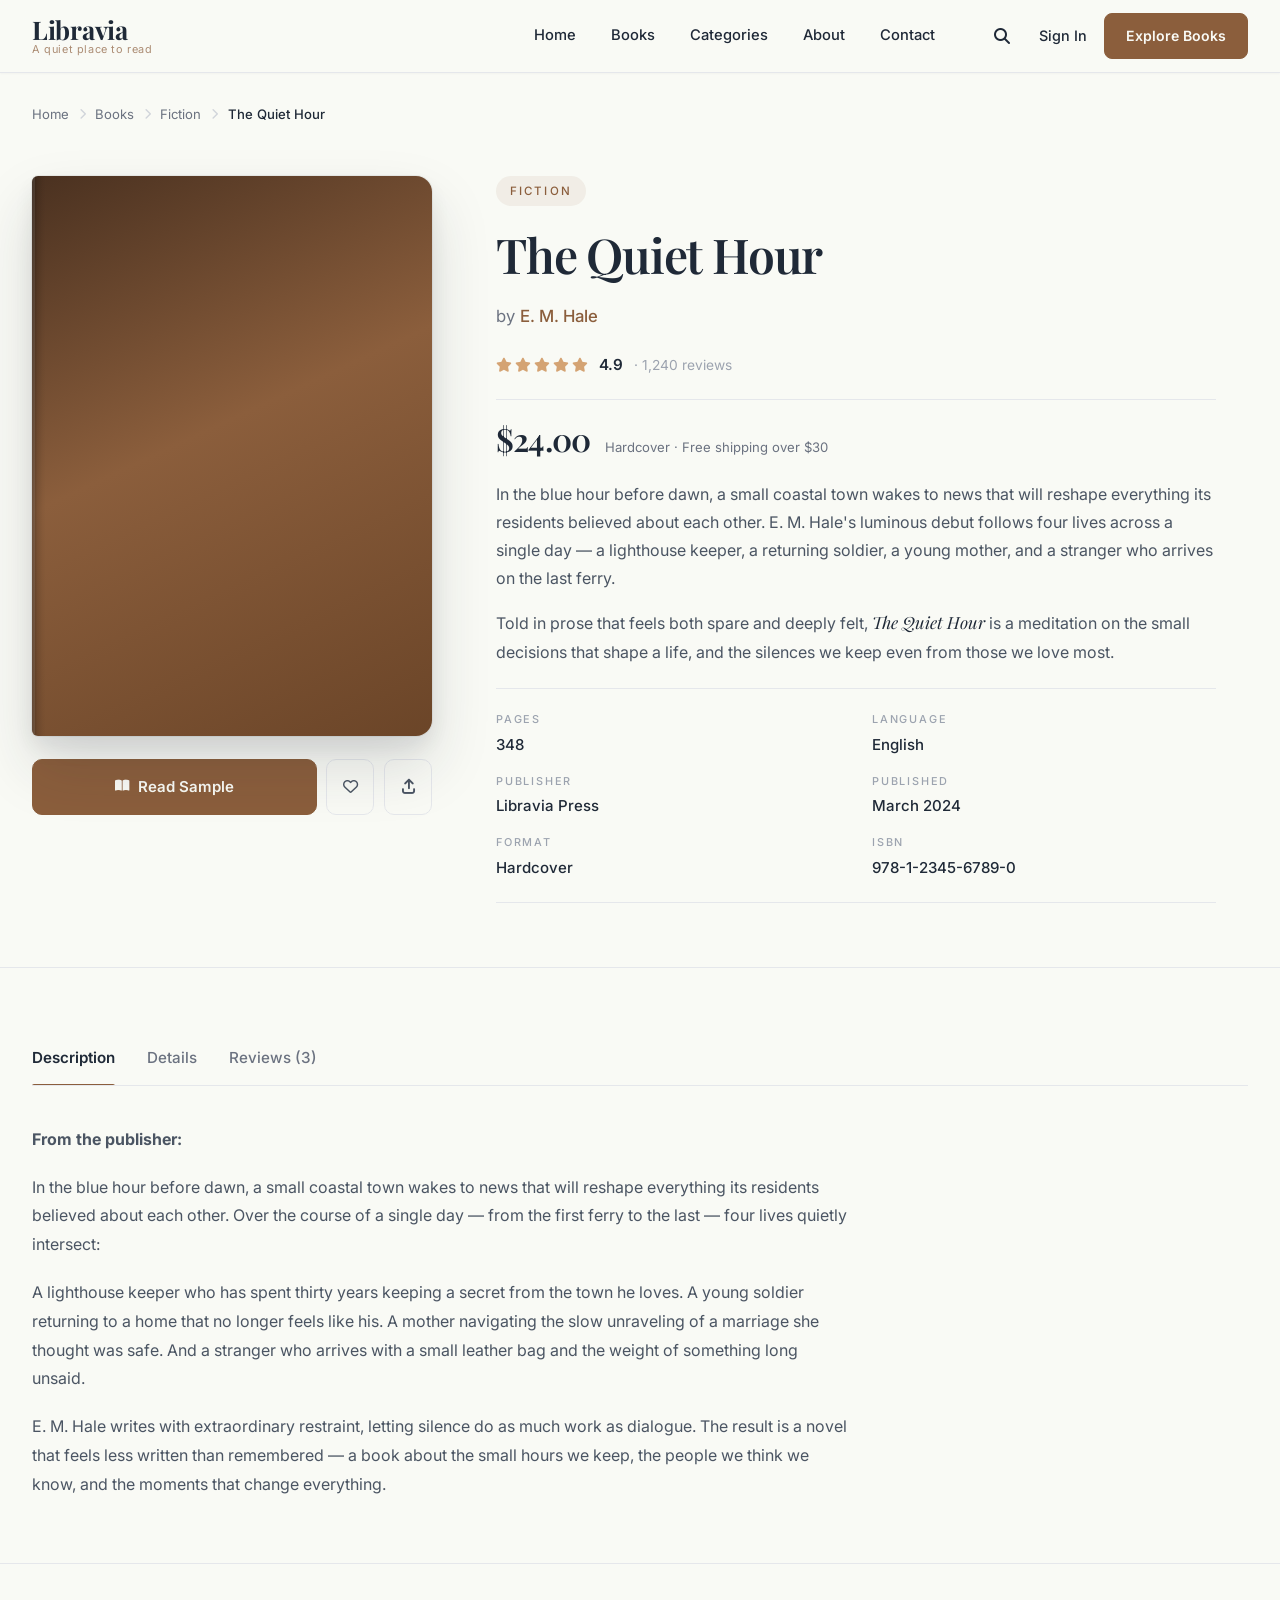
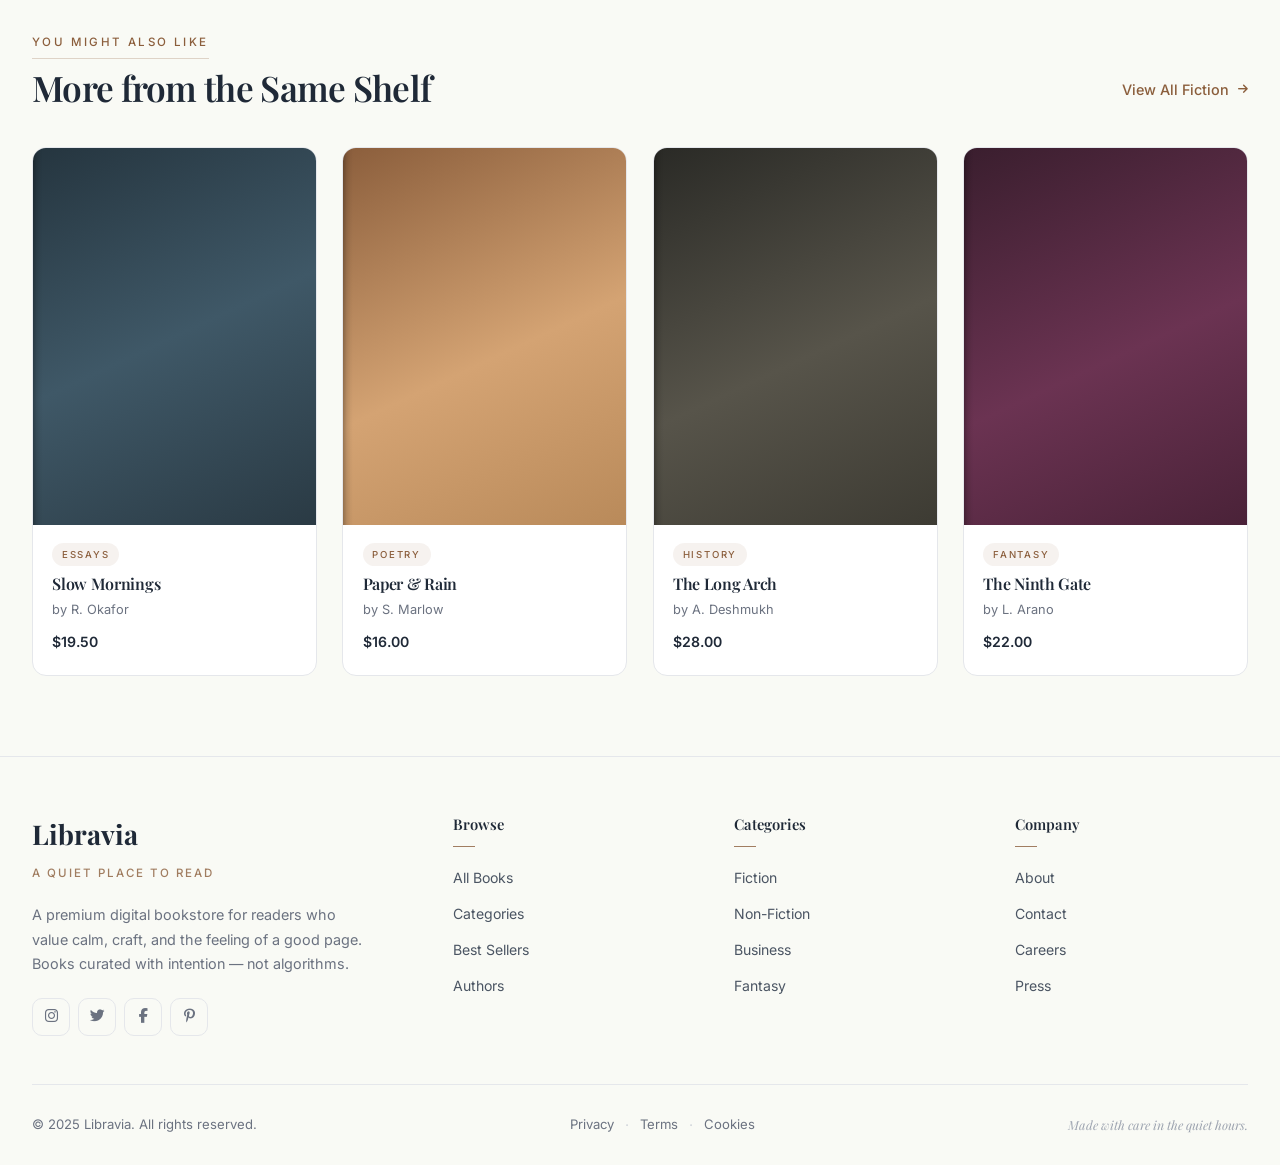
==== book-details.html @ a9b8c06c "book and etail page setup" ====
<!DOCTYPE html>
<html lang="en">
<head>
  <meta charset="UTF-8">
  <meta name="viewport" content="width=device-width, initial-scale=1.0">
  <title>The Quiet Hour — Libravia</title>
  <meta name="description" content="The Quiet Hour by E. M. Hale — a luminous debut novel about four lives across a single day in a small coastal town.">

  <link rel="preconnect" href="https://fonts.googleapis.com">
  <link rel="preconnect" href="https://fonts.gstatic.com" crossorigin>
  <link href="https://fonts.googleapis.com/css2?family=Inter:opsz,wght@14..32,400;14..32,500;14..32,600;14..32,700&family=Playfair+Display:ital,wght@0,400;0,500;0,600;0,700;1,500&display=swap" rel="stylesheet">
  <link rel="stylesheet" href="https://cdnjs.cloudflare.com/ajax/libs/font-awesome/6.5.1/css/all.min.css">
</head>
<body>

<style>
/* ============================================================
   LIBRAVIA — GLOBAL + BOOK DETAIL PAGE
   ============================================================ */

*,
*::before,
*::after {
  box-sizing: border-box;
  margin: 0;
  padding: 0;
}

html {
  scroll-behavior: smooth;
  -webkit-text-size-adjust: 100%;
}

body {
  font-family: 'Inter', sans-serif;
  font-size: 16px;
  line-height: 1.6;
  background: #F9FAF5;
  color: #1F2937;
  -webkit-font-smoothing: antialiased;
  -moz-osx-font-smoothing: grayscale;
  overflow-x: hidden;
}

a {
  color: inherit;
  text-decoration: none;
}

button {
  font: inherit;
  color: inherit;
  background: none;
  border: none;
  cursor: pointer;
  -webkit-tap-highlight-color: transparent;
}

img {
  max-width: 100%;
  display: block;
}

:focus-visible {
  outline: 2px solid #8B5E3C;
  outline-offset: 3px;
  border-radius: 4px;
}

/* ============================================================
   NAVBAR
   ============================================================ */

.bk_navbar {
  position: fixed;
  top: 0;
  left: 0;
  width: 100%;
  z-index: 1000;
  background: rgba(249, 250, 245, 0.9);
  backdrop-filter: blur(12px);
  -webkit-backdrop-filter: blur(12px);
  border-bottom: 1px solid #E5E7EB;
  box-shadow: 0 1px 2px rgba(31, 41, 55, 0.03);
}

.bk_navbar_inner {
  max-width: 1360px;
  margin: 0 auto;
  padding: 0 2rem;
  height: 72px;
  display: flex;
  align-items: center;
  justify-content: space-between;
  gap: 2rem;
}

.bk_brand {
  display: flex;
  flex-direction: column;
  gap: 2px;
  flex-shrink: 0;
  transition: opacity 0.25s ease;
}
.bk_brand:hover { opacity: 0.85; }

.bk_logo {
  font-family: 'Playfair Display', serif;
  font-weight: 700;
  font-size: 1.6rem;
  letter-spacing: -0.3px;
  color: #1F2937;
  line-height: 1;
}

.bk_tagline {
  font-family: 'Inter', sans-serif;
  font-weight: 400;
  font-size: 0.68rem;
  letter-spacing: 0.6px;
  color: #8B5E3C;
  opacity: 0.7;
  line-height: 1;
}

.bk_nav {
  display: flex;
  align-items: center;
  gap: 2.2rem;
  margin-left: auto;
  margin-right: 1rem;
}

.bk_nav_item {
  font-family: 'Inter', sans-serif;
  font-weight: 500;
  font-size: 0.92rem;
  color: #1F2937;
  position: relative;
  padding: 0.4rem 0;
  transition: color 0.3s ease;
}

.bk_nav_item::after {
  content: '';
  position: absolute;
  left: 0;
  bottom: 0;
  width: 100%;
  height: 1.5px;
  background: #8B5E3C;
  border-radius: 2px;
  transform: scaleX(0);
  transform-origin: left;
  transition: transform 0.35s cubic-bezier(0.22, 1, 0.36, 1);
}

.bk_nav_item:hover { color: #8B5E3C; }
.bk_nav_item:hover::after { transform: scaleX(1); }

.bk_actions {
  display: flex;
  align-items: center;
  gap: 0.9rem;
  flex-shrink: 0;
}

.bk_search_icon {
  display: inline-flex;
  align-items: center;
  justify-content: center;
  width: 38px;
  height: 38px;
  border-radius: 50%;
  color: #1F2937;
  font-size: 1rem;
  border: 1px solid transparent;
  transition: color 0.3s ease, background 0.3s ease, border-color 0.3s ease;
}

.bk_search_icon:hover {
  color: #8B5E3C;
  background: rgba(139, 94, 60, 0.06);
  border-color: rgba(139, 94, 60, 0.15);
}

.bk_signin {
  font-family: 'Inter', sans-serif;
  font-weight: 500;
  font-size: 0.9rem;
  color: #1F2937;
  padding: 0.5rem 0.2rem;
  transition: color 0.3s ease;
}
.bk_signin:hover { color: #8B5E3C; }

.bk_nav_cta {
  display: inline-flex;
  align-items: center;
  gap: 0.5rem;
  font-family: 'Inter', sans-serif;
  font-weight: 600;
  font-size: 0.88rem;
  color: #F9FAF5;
  background: #8B5E3C;
  border: 1px solid #8B5E3C;
  border-radius: 8px;
  padding: 0.65rem 1.3rem;
  transition: background 0.3s ease, border-color 0.3s ease, transform 0.25s ease, box-shadow 0.3s ease;
}

.bk_nav_cta:hover {
  background: #D4A373;
  border-color: #D4A373;
  color: #1F2937;
  transform: scale(1.02);
  box-shadow: 0 4px 14px rgba(212, 163, 115, 0.25);
}

/* ============================================================
   BREADCRUMB
   ============================================================ */

.bk_breadcrumb {
  max-width: 1360px;
  margin: 0 auto;
  padding: 6.5rem 2rem 1.2rem;
  display: flex;
  align-items: center;
  gap: 0.6rem;
  font-family: 'Inter', sans-serif;
  font-size: 0.82rem;
  color: #6B7280;
  flex-wrap: wrap;
}

.bk_breadcrumb_link {
  color: #6B7280;
  transition: color 0.3s ease;
}

.bk_breadcrumb_link:hover {
  color: #8B5E3C;
}

.bk_breadcrumb_sep {
  color: #D1D5DB;
  font-size: 0.7rem;
}

.bk_breadcrumb_current {
  color: #1F2937;
  font-weight: 500;
}

/* ============================================================
   BOOK DETAIL — MAIN LAYOUT
   ============================================================ */

.bk_book_detail {
  width: 100%;
  padding: 2rem 2rem 4rem;
}

.bk_book_detail_container {
  max-width: 1360px;
  margin: 0 auto;
  display: grid;
  grid-template-columns: 400px 1fr;
  gap: clamp(2.5rem, 5vw, 5rem);
  align-items: start;
}

/* ============================================================
   LEFT — BOOK COVER
   ============================================================ */

.bk_book_detail_cover_wrap {
  position: sticky;
  top: 100px;
  display: flex;
  flex-direction: column;
  gap: 1.4rem;
}

.bk_book_detail_cover {
  position: relative;
  width: 100%;
  aspect-ratio: 3 / 4.2;
  border-radius: 6px 16px 16px 6px;
  overflow: hidden;
  background: #EFEAE0;
  box-shadow:
    0 30px 60px rgba(31, 41, 55, 0.15),
    0 10px 24px rgba(31, 41, 55, 0.08),
    0 0 0 1px rgba(31, 41, 55, 0.06);
}

.bk_book_detail_cover_bg {
  position: absolute;
  inset: 0;
  background: linear-gradient(155deg, #4a3120 0%, #8B5E3C 45%, #6b4528 100%);
}

.bk_book_detail_cover_img {
  position: absolute;
  inset: 0;
  width: 100%;
  height: 100%;
  object-fit: cover;
  object-position: center;
  display: block;
  z-index: 1;
}

/* Spine overlay */
.bk_book_detail_cover_spine {
  position: absolute;
  top: 0;
  left: 0;
  bottom: 0;
  width: 14px;
  background: linear-gradient(to right,
              rgba(0, 0, 0, 0.35) 0%,
              rgba(0, 0, 0, 0.12) 40%,
              rgba(0, 0, 0, 0.03) 75%,
              rgba(0, 0, 0, 0) 100%);
  z-index: 3;
  pointer-events: none;
}

.bk_book_detail_cover_spine::after {
  content: '';
  position: absolute;
  top: 0;
  bottom: 0;
  left: 0;
  width: 3px;
  background: rgba(255, 255, 255, 0.1);
}

/* ============================================================
   ACTION ROW UNDER COVER
   ============================================================ */

.bk_book_detail_actions {
  display: grid;
  grid-template-columns: 1fr auto auto;
  gap: 0.6rem;
  align-items: stretch;
}

.bk_book_btn_primary {
  display: inline-flex;
  align-items: center;
  justify-content: center;
  gap: 0.6rem;
  font-family: 'Inter', sans-serif;
  font-weight: 600;
  font-size: 0.94rem;
  color: #F9FAF5;
  background: #8B5E3C;
  border: 1px solid #8B5E3C;
  border-radius: 10px;
  padding: 0.95rem 1.4rem;
  cursor: pointer;
  transition: background 0.3s ease, border-color 0.3s ease, transform 0.25s ease, box-shadow 0.3s ease;
}

.bk_book_btn_primary i {
  font-size: 0.85em;
}

.bk_book_btn_primary:hover {
  background: #D4A373;
  border-color: #D4A373;
  color: #1F2937;
  transform: translateY(-2px);
  box-shadow: 0 12px 28px rgba(212, 163, 115, 0.3);
}

.bk_book_btn_icon {
  display: inline-flex;
  align-items: center;
  justify-content: center;
  width: 48px;
  border-radius: 10px;
  background: transparent;
  border: 1.5px solid #E5E7EB;
  color: #4b5563;
  font-size: 0.95rem;
  cursor: pointer;
  transition: color 0.3s ease, background 0.3s ease, border-color 0.3s ease, transform 0.25s ease;
}

.bk_book_btn_icon:hover {
  color: #8B5E3C;
  background: rgba(139, 94, 60, 0.06);
  border-color: #8B5E3C;
  transform: translateY(-2px);
}

.bk_book_btn_icon.bk_wishlist_active {
  color: #8B5E3C;
  background: rgba(139, 94, 60, 0.1);
  border-color: #8B5E3C;
}

/* ============================================================
   RIGHT — BOOK INFO
   ============================================================ */

.bk_book_detail_info {
  display: flex;
  flex-direction: column;
  gap: 1.4rem;
  max-width: 720px;
}

.bk_book_detail_category {
  display: inline-flex;
  align-items: center;
  align-self: flex-start;
  font-family: 'Inter', sans-serif;
  font-weight: 500;
  font-size: 0.72rem;
  letter-spacing: 2.2px;
  text-transform: uppercase;
  color: #8B5E3C;
  background: rgba(139, 94, 60, 0.08);
  padding: 0.35rem 0.85rem;
  border-radius: 40px;
}

.bk_book_detail_title {
  font-family: 'Playfair Display', serif;
  font-weight: 600;
  font-size: clamp(2rem, 4vw, 3rem);
  line-height: 1.1;
  letter-spacing: -1.2px;
  color: #1F2937;
  margin: 0;
}

.bk_book_detail_author {
  font-family: 'Inter', sans-serif;
  font-weight: 400;
  font-size: 1.05rem;
  color: #6B7280;
  margin: 0;
}

.bk_book_detail_author a {
  color: #8B5E3C;
  font-weight: 500;
  border-bottom: 1px solid transparent;
  transition: border-color 0.3s ease;
}

.bk_book_detail_author a:hover {
  border-bottom-color: #8B5E3C;
}

/* ---------- Rating row ---------- */

.bk_book_detail_rating_row {
  display: flex;
  align-items: center;
  gap: 0.7rem;
  flex-wrap: wrap;
  padding-bottom: 1.4rem;
  border-bottom: 1px solid #E5E7EB;
}

.bk_book_detail_stars {
  display: inline-flex;
  gap: 3px;
  color: #D4A373;
  font-size: 0.88rem;
}

.bk_book_detail_rating_num {
  font-family: 'Inter', sans-serif;
  font-weight: 600;
  font-size: 0.95rem;
  color: #1F2937;
}

.bk_book_detail_rating_count {
  font-family: 'Inter', sans-serif;
  font-weight: 400;
  font-size: 0.86rem;
  color: #9CA3AF;
}

/* ---------- Price ---------- */

.bk_book_detail_price_row {
  display: flex;
  align-items: baseline;
  gap: 0.9rem;
  flex-wrap: wrap;
}

.bk_book_detail_price {
  font-family: 'Playfair Display', serif;
  font-weight: 600;
  font-size: 2rem;
  line-height: 1;
  letter-spacing: -0.8px;
  color: #1F2937;
}

.bk_book_detail_price_note {
  font-family: 'Inter', sans-serif;
  font-weight: 400;
  font-size: 0.82rem;
  color: #6B7280;
}

/* ---------- Description ---------- */

.bk_book_detail_desc {
  font-family: 'Inter', sans-serif;
  font-weight: 400;
  font-size: 1rem;
  line-height: 1.75;
  color: #4b5563;
}

.bk_book_detail_desc p {
  margin: 0 0 1rem;
}

.bk_book_detail_desc p:last-child {
  margin-bottom: 0;
}

.bk_book_detail_desc em {
  font-style: italic;
  color: #1F2937;
  font-family: 'Playfair Display', serif;
  font-size: 1.05em;
}

/* ---------- Meta grid ---------- */

.bk_book_detail_meta {
  display: grid;
  grid-template-columns: repeat(2, 1fr);
  gap: 1rem 2rem;
  padding: 1.4rem 0;
  border-top: 1px solid #E5E7EB;
  border-bottom: 1px solid #E5E7EB;
}

.bk_book_meta_item {
  display: flex;
  flex-direction: column;
  gap: 0.25rem;
}

.bk_book_meta_label {
  font-family: 'Inter', sans-serif;
  font-weight: 500;
  font-size: 0.68rem;
  letter-spacing: 1.8px;
  text-transform: uppercase;
  color: #9CA3AF;
}

.bk_book_meta_value {
  font-family: 'Inter', sans-serif;
  font-weight: 500;
  font-size: 0.94rem;
  color: #1F2937;
}

/* ============================================================
   TABS
   ============================================================ */

.bk_book_tabs {
  width: 100%;
  padding: 4rem 2rem;
  background: #F9FAF5;
  border-top: 1px solid #E5E7EB;
}

.bk_book_tabs_container {
  max-width: 1360px;
  margin: 0 auto;
}

.bk_book_tabs_nav {
  display: flex;
  align-items: center;
  gap: 2rem;
  margin-bottom: 2.4rem;
  border-bottom: 1px solid #E5E7EB;
  overflow-x: auto;
  scrollbar-width: none;
  -ms-overflow-style: none;
}

.bk_book_tabs_nav::-webkit-scrollbar {
  display: none;
}

.bk_book_tab_btn {
  position: relative;
  font-family: 'Inter', sans-serif;
  font-weight: 500;
  font-size: 0.95rem;
  color: #6B7280;
  padding: 0.9rem 0;
  white-space: nowrap;
  flex-shrink: 0;
  transition: color 0.3s ease;
}

.bk_book_tab_btn::after {
  content: '';
  position: absolute;
  left: 0;
  bottom: -1px;
  width: 100%;
  height: 2px;
  background: #8B5E3C;
  border-radius: 2px 2px 0 0;
  transform: scaleX(0);
  transform-origin: left;
  transition: transform 0.35s cubic-bezier(0.22, 1, 0.36, 1);
}

.bk_book_tab_btn:hover {
  color: #8B5E3C;
}

.bk_book_tab_btn.bk_tab_active {
  color: #1F2937;
  font-weight: 600;
}

.bk_book_tab_btn.bk_tab_active::after {
  transform: scaleX(1);
}

/* Panels */
.bk_book_tab_panel {
  display: none;
  max-width: 820px;
}

.bk_book_tab_panel.bk_tab_visible {
  display: block;
  animation: bk_fade_in 0.4s cubic-bezier(0.22, 1, 0.36, 1);
}

@keyframes bk_fade_in {
  from { opacity: 0; transform: translateY(6px); }
  to   { opacity: 1; transform: translateY(0); }
}

/* Description panel */
.bk_book_panel_text {
  font-family: 'Inter', sans-serif;
  font-weight: 400;
  font-size: 1rem;
  line-height: 1.8;
  color: #4b5563;
}

.bk_book_panel_text p {
  margin: 0 0 1.2rem;
}

.bk_book_panel_text p:last-child {
  margin-bottom: 0;
}

/* Details panel */
.bk_book_panel_details {
  display: grid;
  grid-template-columns: repeat(2, 1fr);
  gap: 1.2rem 2rem;
}

/* Reviews panel */
.bk_book_panel_reviews {
  display: flex;
  flex-direction: column;
  gap: 1.4rem;
}

.bk_review_card {
  background: #FFFFFF;
  border: 1px solid #E5E7EB;
  border-radius: 14px;
  padding: 1.6rem 1.5rem 1.4rem;
  transition: transform 0.3s ease, border-color 0.3s ease, box-shadow 0.3s ease;
}

.bk_review_card:hover {
  transform: translateY(-3px);
  border-color: #D4A373;
  box-shadow: 0 12px 26px rgba(31, 41, 55, 0.06);
}

.bk_review_head {
  display: flex;
  align-items: center;
  gap: 0.8rem;
  margin-bottom: 0.9rem;
}

.bk_review_avatar {
  width: 40px;
  height: 40px;
  border-radius: 50%;
  overflow: hidden;
  flex-shrink: 0;
  background: linear-gradient(155deg, #8B5E3C 0%, #D4A373 100%);
}

.bk_review_avatar img {
  width: 100%;
  height: 100%;
  object-fit: cover;
}

.bk_review_meta {
  display: flex;
  flex-direction: column;
  gap: 0.1rem;
}

.bk_review_name {
  font-family: 'Inter', sans-serif;
  font-weight: 600;
  font-size: 0.92rem;
  color: #1F2937;
}

.bk_review_role {
  font-family: 'Inter', sans-serif;
  font-weight: 400;
  font-size: 0.76rem;
  color: #9CA3AF;
}

.bk_review_date {
  font-family: 'Inter', sans-serif;
  font-weight: 400;
  font-size: 0.76rem;
  color: #9CA3AF;
  margin-left: auto;
}

.bk_review_stars {
  display: inline-flex;
  gap: 2px;
  color: #D4A373;
  font-size: 0.72rem;
  margin-bottom: 0.6rem;
}

.bk_review_text {
  font-family: 'Inter', sans-serif;
  font-weight: 400;
  font-size: 0.94rem;
  line-height: 1.7;
  color: #4b5563;
  margin: 0;
}

/* ============================================================
   RELATED BOOKS
   ============================================================ */

.bk_related {
  width: 100%;
  padding: 4rem 2rem 5rem;
  background: #F9FAF5;
  border-top: 1px solid #E5E7EB;
}

.bk_related_container {
  max-width: 1360px;
  margin: 0 auto;
}

.bk_related_header {
  display: flex;
  align-items: flex-end;
  justify-content: space-between;
  gap: 2rem;
  margin-bottom: 2.4rem;
  flex-wrap: wrap;
}

.bk_related_label {
  display: inline-flex;
  align-items: center;
  font-family: 'Inter', sans-serif;
  font-weight: 500;
  font-size: 0.72rem;
  letter-spacing: 2.4px;
  text-transform: uppercase;
  color: #8B5E3C;
  padding-bottom: 0.4rem;
  border-bottom: 1px solid rgba(139, 94, 60, 0.25);
  margin-bottom: 0.6rem;
}

.bk_related_title {
  font-family: 'Playfair Display', serif;
  font-weight: 600;
  font-size: clamp(1.6rem, 2.8vw, 2.2rem);
  line-height: 1.15;
  letter-spacing: -0.7px;
  color: #1F2937;
  margin: 0;
}

.bk_related_viewall {
  display: inline-flex;
  align-items: center;
  gap: 0.55rem;
  font-family: 'Inter', sans-serif;
  font-weight: 500;
  font-size: 0.9rem;
  color: #8B5E3C;
  padding: 0.5rem 0;
  transition: color 0.3s ease, gap 0.3s ease;
}

.bk_related_viewall i {
  font-size: 0.78em;
  transition: transform 0.3s ease;
}

.bk_related_viewall:hover {
  color: #D4A373;
  gap: 0.8rem;
}

.bk_related_viewall:hover i {
  transform: translateX(3px);
}

.bk_related_grid {
  display: grid;
  grid-template-columns: repeat(4, 1fr);
  gap: 1.6rem;
}

.bk_related_card {
  display: flex;
  flex-direction: column;
  background: #FFFFFF;
  border: 1px solid #E5E7EB;
  border-radius: 14px;
  overflow: hidden;
  transition: transform 0.4s cubic-bezier(0.22, 1, 0.36, 1),
              border-color 0.35s ease,
              box-shadow 0.4s ease;
}

.bk_related_card:hover {
  transform: translateY(-4px);
  border-color: rgba(139, 94, 60, 0.25);
  box-shadow:
    0 14px 30px rgba(31, 41, 55, 0.08),
    0 4px 10px rgba(31, 41, 55, 0.04);
}

.bk_related_cover {
  position: relative;
  width: 100%;
  aspect-ratio: 3 / 4;
  overflow: hidden;
  background: #EFEAE0;
}

.bk_related_cover_bg {
  position: absolute;
  inset: 0;
}

.bk_related_cover_1 { background: linear-gradient(155deg, #25353f 0%, #3f5867 50%, #2a3a44 100%); }
.bk_related_cover_2 { background: linear-gradient(155deg, #8B5E3C 0%, #D4A373 55%, #b98a5a 100%); }
.bk_related_cover_3 { background: linear-gradient(155deg, #2a2a26 0%, #57544a 55%, #3d3b33 100%); }
.bk_related_cover_4 { background: linear-gradient(155deg, #3a1e2e 0%, #6b3352 55%, #4a2238 100%); }

.bk_related_cover_img {
  position: absolute;
  inset: 0;
  width: 100%;
  height: 100%;
  object-fit: cover;
  display: block;
  z-index: 1;
  transition: transform 0.6s cubic-bezier(0.22, 1, 0.36, 1);
}

.bk_related_card:hover .bk_related_cover_img {
  transform: scale(1.04);
}

.bk_related_cover_spine {
  position: absolute;
  top: 0;
  left: 0;
  bottom: 0;
  width: 10px;
  background: linear-gradient(to right,
              rgba(0, 0, 0, 0.28) 0%,
              rgba(0, 0, 0, 0.1) 40%,
              rgba(0, 0, 0, 0.03) 75%,
              rgba(0, 0, 0, 0) 100%);
  z-index: 3;
  pointer-events: none;
}

.bk_related_info {
  display: flex;
  flex-direction: column;
  gap: 0.35rem;
  padding: 1.1rem 1.2rem 1.3rem;
}

.bk_related_tag {
  display: inline-flex;
  align-self: flex-start;
  font-family: 'Inter', sans-serif;
  font-weight: 500;
  font-size: 0.6rem;
  letter-spacing: 1.8px;
  text-transform: uppercase;
  color: #8B5E3C;
  background: rgba(139, 94, 60, 0.08);
  padding: 0.25rem 0.6rem;
  border-radius: 40px;
}

.bk_related_name {
  font-family: 'Playfair Display', serif;
  font-weight: 600;
  font-size: 1rem;
  line-height: 1.25;
  letter-spacing: -0.3px;
  color: #1F2937;
  margin: 0.15rem 0 0;
  transition: color 0.3s ease;
}

.bk_related_card:hover .bk_related_name {
  color: #8B5E3C;
}

.bk_related_author {
  font-family: 'Inter', sans-serif;
  font-weight: 400;
  font-size: 0.8rem;
  color: #6B7280;
}

.bk_related_price {
  font-family: 'Inter', sans-serif;
  font-weight: 600;
  font-size: 0.88rem;
  color: #1F2937;
  margin-top: 0.35rem;
}

/* ============================================================
   FOOTER
   ============================================================ */

.bk_footer {
  position: relative;
  width: 100%;
  background: #F9FAF5;
  border-top: 1px solid #E5E7EB;
  padding: 3.5rem 2rem 1.8rem;
}

.bk_footer_container {
  max-width: 1360px;
  margin: 0 auto;
}

.bk_footer_grid {
  display: grid;
  grid-template-columns: 1.6fr 1fr 1fr 1fr;
  gap: 3rem;
  padding-bottom: 3rem;
  border-bottom: 1px solid #E5E7EB;
}

.bk_footer_brand {
  display: flex;
  flex-direction: column;
  gap: 0.9rem;
  max-width: 380px;
}

.bk_footer_logo {
  font-family: 'Playfair Display', serif;
  font-weight: 700;
  font-size: 1.7rem;
  color: #1F2937;
  transition: opacity 0.3s ease;
}
.bk_footer_logo:hover { opacity: 0.75; }

.bk_footer_tagline {
  font-family: 'Inter', sans-serif;
  font-weight: 500;
  font-size: 0.72rem;
  letter-spacing: 2px;
  text-transform: uppercase;
  color: #8B5E3C;
  opacity: 0.8;
  margin: -0.4rem 0 0.4rem;
}

.bk_footer_about {
  font-family: 'Inter', sans-serif;
  font-weight: 400;
  font-size: 0.9rem;
  line-height: 1.7;
  color: #6B7280;
  max-width: 340px;
}

.bk_footer_social {
  display: flex;
  gap: 0.5rem;
  margin-top: 0.4rem;
}

.bk_footer_social_link {
  display: inline-flex;
  align-items: center;
  justify-content: center;
  width: 38px;
  height: 38px;
  border-radius: 10px;
  border: 1px solid #E5E7EB;
  color: #6B7280;
  font-size: 0.92rem;
  transition: color 0.3s ease, background 0.3s ease, border-color 0.3s ease, transform 0.3s ease;
}

.bk_footer_social_link:hover {
  color: #F9FAF5;
  background: #8B5E3C;
  border-color: #8B5E3C;
  transform: translateY(-2px);
}

.bk_footer_col {
  display: flex;
  flex-direction: column;
  gap: 1.1rem;
}

.bk_footer_col_title {
  font-family: 'Playfair Display', serif;
  font-weight: 600;
  font-size: 0.92rem;
  color: #1F2937;
  padding-bottom: 0.7rem;
  position: relative;
}

.bk_footer_col_title::after {
  content: '';
  position: absolute;
  left: 0;
  bottom: 0;
  width: 22px;
  height: 1.5px;
  background: #8B5E3C;
  opacity: 0.8;
}

.bk_footer_list {
  list-style: none;
  padding: 0;
  margin: 0;
  display: flex;
  flex-direction: column;
  gap: 0.65rem;
}

.bk_footer_link {
  font-family: 'Inter', sans-serif;
  font-weight: 400;
  font-size: 0.88rem;
  color: #4b5563;
  transition: color 0.3s ease, transform 0.3s ease;
  display: inline-block;
}

.bk_footer_link:hover {
  color: #8B5E3C;
  transform: translateX(3px);
}

.bk_footer_bottom {
  display: flex;
  align-items: center;
  justify-content: space-between;
  gap: 1.5rem;
  flex-wrap: wrap;
  padding-top: 1.8rem;
}

.bk_footer_copyright,
.bk_footer_credit {
  font-family: 'Inter', sans-serif;
  font-weight: 400;
  font-size: 0.82rem;
  color: #6B7280;
}

.bk_footer_credit {
  font-style: italic;
  font-family: 'Playfair Display', serif;
  color: #9CA3AF;
  font-size: 0.78rem;
}

.bk_footer_legal {
  display: inline-flex;
  align-items: center;
  gap: 0.7rem;
}

.bk_footer_legal_link {
  font-family: 'Inter', sans-serif;
  font-size: 0.82rem;
  color: #6B7280;
  transition: color 0.3s ease;
}

.bk_footer_legal_link:hover { color: #8B5E3C; }

.bk_footer_legal_divider {
  color: #D1D5DB;
  font-size: 0.9rem;
}

/* ============================================================
   RESPONSIVE
   ============================================================ */

@media screen and (max-width: 1080px) {
  .bk_book_detail_container {
    grid-template-columns: 320px 1fr;
    gap: 3rem;
  }

  .bk_related_grid {
    grid-template-columns: repeat(3, 1fr);
  }
}

@media screen and (max-width: 900px) {
  .bk_footer_grid {
    grid-template-columns: 1fr 1fr;
    gap: 2.4rem 2rem;
  }

  .bk_footer_brand {
    grid-column: 1 / -1;
    max-width: 100%;
  }
}

@media screen and (max-width: 780px) {
  .bk_breadcrumb {
    padding: 6rem 1.5rem 1rem;
  }

  .bk_book_detail {
    padding: 1.5rem 1.5rem 3rem;
  }

  .bk_book_detail_container {
    grid-template-columns: 1fr;
    gap: 2.5rem;
  }

  .bk_book_detail_cover_wrap {
    position: static;
    max-width: 380px;
    margin: 0 auto;
    width: 100%;
  }

  .bk_book_detail_info {
    max-width: 100%;
  }

  .bk_book_detail_meta {
    grid-template-columns: 1fr 1fr;
  }

  .bk_book_tabs {
    padding: 3rem 1.5rem;
  }

  .bk_book_panel_details {
    grid-template-columns: 1fr;
  }

  .bk_related {
    padding: 3rem 1.5rem 4rem;
  }

  .bk_related_grid {
    grid-template-columns: repeat(2, 1fr);
    gap: 1.2rem;
  }
}

@media screen and (max-width: 560px) {
  .bk_navbar_inner {
    padding: 0 1.4rem;
    height: 64px;
    gap: 1rem;
  }

  .bk_logo { font-size: 1.4rem; }
  .bk_tagline { font-size: 0.62rem; }
  .bk_nav { display: none; }
  .bk_signin { display: none; }
  .bk_nav_cta { display: none; }

  .bk_breadcrumb {
    padding: 5.5rem 1.2rem 0.9rem;
    font-size: 0.78rem;
  }

  .bk_book_detail {
    padding: 1.2rem 1.2rem 2.4rem;
  }

  .bk_book_detail_cover_wrap {
    max-width: 100%;
  }

  .bk_book_detail_actions {
    grid-template-columns: 1fr auto auto;
    gap: 0.5rem;
  }

  .bk_book_btn_primary {
    padding: 0.85rem 1rem;
    font-size: 0.9rem;
  }

  .bk_book_btn_icon {
    width: 44px;
  }

  .bk_book_detail_title {
    letter-spacing: -0.8px;
  }

  .bk_book_detail_price {
    font-size: 1.7rem;
  }

  .bk_book_detail_meta {
    grid-template-columns: 1fr 1fr;
    gap: 0.9rem 1.2rem;
    padding: 1.1rem 0;
  }

  .bk_book_tabs {
    padding: 2.4rem 1.2rem;
  }

  .bk_book_tabs_nav {
    gap: 1.4rem;
    margin-bottom: 1.8rem;
  }

  .bk_book_tab_btn {
    font-size: 0.88rem;
  }

  .bk_review_card {
    padding: 1.3rem 1.2rem 1.1rem;
  }

  .bk_related {
    padding: 2.5rem 1.2rem 3rem;
  }

  .bk_related_grid {
    grid-template-columns: 1fr;
    gap: 1.1rem;
  }

  .bk_related_card:hover {
    transform: none;
  }

  .bk_related_card:hover .bk_related_cover_img {
    transform: none;
  }

  .bk_footer {
    padding: 2.6rem 1.2rem 1.4rem;
  }

  .bk_footer_grid {
    grid-template-columns: 1fr;
    gap: 2rem;
    padding-bottom: 2rem;
  }

  .bk_footer_bottom {
    flex-direction: column;
    align-items: center;
    text-align: center;
    gap: 0.6rem;
  }
}

@media (prefers-reduced-motion: reduce) {
  .bk_book_tab_panel.bk_tab_visible {
    animation: none;
  }

  .bk_book_btn_primary:hover,
  .bk_book_btn_icon:hover,
  .bk_review_card:hover,
  .bk_related_card:hover {
    transform: none;
  }

  .bk_related_card:hover .bk_related_cover_img {
    transform: none;
  }
}
</style>

<!-- ============================================================
     NAVBAR
     ============================================================ -->
<header class="bk_navbar">
  <div class="bk_navbar_inner">
    <a href="index.html" class="bk_brand">
      <span class="bk_logo">Libravia</span>
      <span class="bk_tagline">A quiet place to read</span>
    </a>

    <nav class="bk_nav">
      <a href="index.html" class="bk_nav_item">Home</a>
      <a href="books.html" class="bk_nav_item">Books</a>
      <a href="categories.html" class="bk_nav_item">Categories</a>
      <a href="about.html" class="bk_nav_item">About</a>
      <a href="contact.html" class="bk_nav_item">Contact</a>
    </nav>

    <div class="bk_actions">
      <button class="bk_search_icon" aria-label="Search books">
        <i class="fa-solid fa-magnifying-glass"></i>
      </button>
      <a href="login.html" class="bk_signin">Sign In</a>
      <a href="books.html" class="bk_nav_cta">Explore Books</a>
    </div>
  </div>
</header>

<!-- ============================================================
     BREADCRUMB
     ============================================================ -->
<div class="bk_breadcrumb">
  <a href="index.html" class="bk_breadcrumb_link">Home</a>
  <span class="bk_breadcrumb_sep"><i class="fa-solid fa-chevron-right"></i></span>
  <a href="books.html" class="bk_breadcrumb_link">Books</a>
  <span class="bk_breadcrumb_sep"><i class="fa-solid fa-chevron-right"></i></span>
  <a href="categories.html?c=fiction" class="bk_breadcrumb_link">Fiction</a>
  <span class="bk_breadcrumb_sep"><i class="fa-solid fa-chevron-right"></i></span>
  <span class="bk_breadcrumb_current">The Quiet Hour</span>
</div>

<!-- ============================================================
     BOOK DETAIL
     ============================================================ -->
<section class="bk_book_detail">
  <div class="bk_book_detail_container">

    <!-- LEFT: COVER -->
    <div class="bk_book_detail_cover_wrap">
      <div class="bk_book_detail_cover">
        <div class="bk_book_detail_cover_bg"></div>
        <img
          class="bk_book_detail_cover_img"
          src="https://covers.openlibrary.org/b/id/10521443-L.jpg"
          alt="The Quiet Hour book cover"
          loading="eager"
          decoding="async"
          onerror="this.style.display='none';"
        >
        <span class="bk_book_detail_cover_spine"></span>
      </div>

      <div class="bk_book_detail_actions">
        <button class="bk_book_btn_primary" id="bk_read_sample">
          <i class="fa-solid fa-book-open"></i>
          <span>Read Sample</span>
        </button>
        <button class="bk_book_btn_icon" id="bk_wishlist" aria-label="Add to wishlist">
          <i class="fa-regular fa-heart"></i>
        </button>
        <button class="bk_book_btn_icon" id="bk_share" aria-label="Share">
          <i class="fa-solid fa-arrow-up-from-bracket"></i>
        </button>
      </div>
    </div>

    <!-- RIGHT: INFO -->
    <div class="bk_book_detail_info">

      <span class="bk_book_detail_category">Fiction</span>

      <h1 class="bk_book_detail_title">The Quiet Hour</h1>

      <p class="bk_book_detail_author">
        by <a href="author.html?id=1">E. M. Hale</a>
      </p>

      <!-- Rating -->
      <div class="bk_book_detail_rating_row">
        <span class="bk_book_detail_stars">
          <i class="fa-solid fa-star"></i>
          <i class="fa-solid fa-star"></i>
          <i class="fa-solid fa-star"></i>
          <i class="fa-solid fa-star"></i>
          <i class="fa-solid fa-star"></i>
        </span>
        <span class="bk_book_detail_rating_num">4.9</span>
        <span class="bk_book_detail_rating_count">· 1,240 reviews</span>
      </div>

      <!-- Price -->
      <div class="bk_book_detail_price_row">
        <span class="bk_book_detail_price">$24.00</span>
        <span class="bk_book_detail_price_note">Hardcover · Free shipping over $30</span>
      </div>

      <!-- Description -->
      <div class="bk_book_detail_desc">
        <p>
          In the blue hour before dawn, a small coastal town wakes to
          news that will reshape everything its residents believed
          about each other. E. M. Hale's luminous debut follows four
          lives across a single day — a lighthouse keeper, a returning
          soldier, a young mother, and a stranger who arrives on the
          last ferry.
        </p>
        <p>
          Told in prose that feels both spare and deeply felt,
          <em>The Quiet Hour</em> is a meditation on the small
          decisions that shape a life, and the silences we keep even
          from those we love most.
        </p>
      </div>

      <!-- Meta -->
      <div class="bk_book_detail_meta">
        <div class="bk_book_meta_item">
          <span class="bk_book_meta_label">Pages</span>
          <span class="bk_book_meta_value">348</span>
        </div>
        <div class="bk_book_meta_item">
          <span class="bk_book_meta_label">Language</span>
          <span class="bk_book_meta_value">English</span>
        </div>
        <div class="bk_book_meta_item">
          <span class="bk_book_meta_label">Publisher</span>
          <span class="bk_book_meta_value">Libravia Press</span>
        </div>
        <div class="bk_book_meta_item">
          <span class="bk_book_meta_label">Published</span>
          <span class="bk_book_meta_value">March 2024</span>
        </div>
        <div class="bk_book_meta_item">
          <span class="bk_book_meta_label">Format</span>
          <span class="bk_book_meta_value">Hardcover</span>
        </div>
        <div class="bk_book_meta_item">
          <span class="bk_book_meta_label">ISBN</span>
          <span class="bk_book_meta_value">978-1-2345-6789-0</span>
        </div>
      </div>

    </div>

  </div>
</section>

<!-- ============================================================
     TABS
     ============================================================ -->
<section class="bk_book_tabs">
  <div class="bk_book_tabs_container">

    <div class="bk_book_tabs_nav" role="tablist">
      <button class="bk_book_tab_btn bk_tab_active" data-tab="description" role="tab">Description</button>
      <button class="bk_book_tab_btn" data-tab="details" role="tab">Details</button>
      <button class="bk_book_tab_btn" data-tab="reviews" role="tab">Reviews (3)</button>
    </div>

    <!-- Panel: Description -->
    <div class="bk_book_tab_panel bk_tab_visible" data-panel="description">
      <div class="bk_book_panel_text">
        <p>
          <strong>From the publisher:</strong>
        </p>
        <p>
          In the blue hour before dawn, a small coastal town wakes to
          news that will reshape everything its residents believed
          about each other. Over the course of a single day — from the
          first ferry to the last — four lives quietly intersect:
        </p>
        <p>
          A lighthouse keeper who has spent thirty years keeping a
          secret from the town he loves. A young soldier returning to
          a home that no longer feels like his. A mother navigating
          the slow unraveling of a marriage she thought was safe.
          And a stranger who arrives with a small leather bag and the
          weight of something long unsaid.
        </p>
        <p>
          E. M. Hale writes with extraordinary restraint, letting
          silence do as much work as dialogue. The result is a novel
          that feels less written than remembered — a book about the
          small hours we keep, the people we think we know, and the
          moments that change everything.
        </p>
      </div>
    </div>

    <!-- Panel: Details -->
    <div class="bk_book_tab_panel" data-panel="details">
      <div class="bk_book_panel_details">
        <div class="bk_book_meta_item">
          <span class="bk_book_meta_label">Title</span>
          <span class="bk_book_meta_value">The Quiet Hour</span>
        </div>
        <div class="bk_book_meta_item">
          <span class="bk_book_meta_label">Author</span>
          <span class="bk_book_meta_value">E. M. Hale</span>
        </div>
        <div class="bk_book_meta_item">
          <span class="bk_book_meta_label">Genre</span>
          <span class="bk_book_meta_value">Literary Fiction</span>
        </div>
        <div class="bk_book_meta_item">
          <span class="bk_book_meta_label">Pages</span>
          <span class="bk_book_meta_value">348</span>
        </div>
        <div class="bk_book_meta_item">
          <span class="bk_book_meta_label">Language</span>
          <span class="bk_book_meta_value">English</span>
        </div>
        <div class="bk_book_meta_item">
          <span class="bk_book_meta_label">Publisher</span>
          <span class="bk_book_meta_value">Libravia Press</span>
        </div>
        <div class="bk_book_meta_item">
          <span class="bk_book_meta_label">Publication Date</span>
          <span class="bk_book_meta_value">March 12, 2024</span>
        </div>
        <div class="bk_book_meta_item">
          <span class="bk_book_meta_label">Format</span>
          <span class="bk_book_meta_value">Hardcover, Paperback, eBook</span>
        </div>
        <div class="bk_book_meta_item">
          <span class="bk_book_meta_label">ISBN</span>
          <span class="bk_book_meta_value">978-1-2345-6789-0</span>
        </div>
        <div class="bk_book_meta_item">
          <span class="bk_book_meta_label">Dimensions</span>
          <span class="bk_book_meta_value">5.5 × 8.5 inches</span>
        </div>
      </div>
    </div>

    <!-- Panel: Reviews -->
    <div class="bk_book_tab_panel" data-panel="reviews">
      <div class="bk_book_panel_reviews">

        <!-- Review 1 -->
        <article class="bk_review_card">
          <div class="bk_review_head">
            <div class="bk_review_avatar">
              <img
                src="https://images.unsplash.com/photo-1494790108377-be9c29b29330?w=200&q=80&auto=format&fit=crop"
                alt="Sarah Mitchell"
                loading="lazy"
              >
            </div>
            <div class="bk_review_meta">
              <span class="bk_review_name">Sarah Mitchell</span>
              <span class="bk_review_role">Book Lover · London</span>
            </div>
            <span class="bk_review_date">Two weeks ago</span>
          </div>
          <div class="bk_review_stars">
            <i class="fa-solid fa-star"></i>
            <i class="fa-solid fa-star"></i>
            <i class="fa-solid fa-star"></i>
            <i class="fa-solid fa-star"></i>
            <i class="fa-solid fa-star"></i>
          </div>
          <p class="bk_review_text">
            One of those rare books that makes you want to reread the
            last page immediately. Hale writes with extraordinary
            restraint and feeling.
          </p>
        </article>

        <!-- Review 2 -->
        <article class="bk_review_card">
          <div class="bk_review_head">
            <div class="bk_review_avatar">
              <img
                src="https://images.unsplash.com/photo-1500648767791-00dcc994a43e?w=200&q=80&auto=format&fit=crop"
                alt="Daniel Carter"
                loading="lazy"
              >
            </div>
            <div class="bk_review_meta">
              <span class="bk_review_name">Daniel Carter</span>
              <span class="bk_review_role">Regular Reader · Toronto</span>
            </div>
            <span class="bk_review_date">One month ago</span>
          </div>
          <div class="bk_review_stars">
            <i class="fa-solid fa-star"></i>
            <i class="fa-solid fa-star"></i>
            <i class="fa-solid fa-star"></i>
            <i class="fa-solid fa-star"></i>
            <i class="fa-solid fa-star"></i>
          </div>
          <p class="bk_review_text">
            I read it in one sitting. The structure — four lives, one
            day — sounds gimmicky but it works beautifully. The prose
            is what stays with you.
          </p>
        </article>

        <!-- Review 3 -->
        <article class="bk_review_card">
          <div class="bk_review_head">
            <div class="bk_review_avatar">
              <img
                src="https://images.unsplash.com/photo-1438761681033-6461ffad8d80?w=200&q=80&auto=format&fit=crop"
                alt="Amelia Brooks"
                loading="lazy"
              >
            </div>
            <div class="bk_review_meta">
              <span class="bk_review_name">Amelia Brooks</span>
              <span class="bk_review_role">Book Club Host · New York</span>
            </div>
            <span class="bk_review_date">Two months ago</span>
          </div>
          <div class="bk_review_stars">
            <i class="fa-solid fa-star"></i>
            <i class="fa-solid fa-star"></i>
            <i class="fa-solid fa-star"></i>
            <i class="fa-solid fa-star"></i>
            <i class="fa-regular fa-star"></i>
          </div>
          <p class="bk_review_text">
            A wonderful book for discussion. Our club spent two hours
            on the last chapter alone. Highly recommended.
          </p>
        </article>

      </div>
    </div>

  </div>
</section>

<!-- ============================================================
     RELATED BOOKS
     ============================================================ -->
<section class="bk_related">
  <div class="bk_related_container">

    <div class="bk_related_header">
      <div>
        <span class="bk_related_label">You Might Also Like</span>
        <h2 class="bk_related_title">More from the Same Shelf</h2>
      </div>
      <a href="books.html?c=fiction" class="bk_related_viewall">
        <span>View All Fiction</span>
        <i class="fa-solid fa-arrow-right"></i>
      </a>
    </div>

    <div class="bk_related_grid">

      <!-- Related 1 -->
      <a href="book.html?id=2" class="bk_related_card">
        <div class="bk_related_cover">
          <div class="bk_related_cover_bg bk_related_cover_1"></div>
          <img
            class="bk_related_cover_img"
            src="https://covers.openlibrary.org/b/id/10909258-L.jpg"
            alt="Slow Mornings"
            loading="lazy"
            onerror="this.style.display='none';"
          >
          <span class="bk_related_cover_spine"></span>
        </div>
        <div class="bk_related_info">
          <span class="bk_related_tag">Essays</span>
          <h3 class="bk_related_name">Slow Mornings</h3>
          <span class="bk_related_author">by R. Okafor</span>
          <span class="bk_related_price">$19.50</span>
        </div>
      </a>

      <!-- Related 2 -->
      <a href="book.html?id=3" class="bk_related_card">
        <div class="bk_related_cover">
          <div class="bk_related_cover_bg bk_related_cover_2"></div>
          <img
            class="bk_related_cover_img"
            src="https://covers.openlibrary.org/b/id/8231856-L.jpg"
            alt="Paper & Rain"
            loading="lazy"
            onerror="this.style.display='none';"
          >
          <span class="bk_related_cover_spine"></span>
        </div>
        <div class="bk_related_info">
          <span class="bk_related_tag">Poetry</span>
          <h3 class="bk_related_name">Paper &amp; Rain</h3>
          <span class="bk_related_author">by S. Marlow</span>
          <span class="bk_related_price">$16.00</span>
        </div>
      </a>

      <!-- Related 3 -->
      <a href="book.html?id=4" class="bk_related_card">
        <div class="bk_related_cover">
          <div class="bk_related_cover_bg bk_related_cover_3"></div>
          <img
            class="bk_related_cover_img"
            src="https://covers.openlibrary.org/b/id/240727-L.jpg"
            alt="The Long Arch"
            loading="lazy"
            onerror="this.style.display='none';"
          >
          <span class="bk_related_cover_spine"></span>
        </div>
        <div class="bk_related_info">
          <span class="bk_related_tag">History</span>
          <h3 class="bk_related_name">The Long Arch</h3>
          <span class="bk_related_author">by A. Deshmukh</span>
          <span class="bk_related_price">$28.00</span>
        </div>
      </a>

      <!-- Related 4 -->
      <a href="book.html?id=5" class="bk_related_card">
        <div class="bk_related_cover">
          <div class="bk_related_cover_bg bk_related_cover_4"></div>
          <img
            class="bk_related_cover_img"
            src="https://covers.openlibrary.org/b/id/8739161-L.jpg"
            alt="The Ninth Gate"
            loading="lazy"
            onerror="this.style.display='none';"
          >
          <span class="bk_related_cover_spine"></span>
        </div>
        <div class="bk_related_info">
          <span class="bk_related_tag">Fantasy</span>
          <h3 class="bk_related_name">The Ninth Gate</h3>
          <span class="bk_related_author">by L. Arano</span>
          <span class="bk_related_price">$22.00</span>
        </div>
      </a>

    </div>

  </div>
</section>

<!-- ============================================================
     FOOTER
     ============================================================ -->
<footer class="bk_footer">
  <div class="bk_footer_container">

    <div class="bk_footer_grid">

      <div class="bk_footer_brand">
        <a href="index.html" class="bk_footer_logo">Libravia</a>
        <span class="bk_footer_tagline">A quiet place to read</span>
        <p class="bk_footer_about">
          A premium digital bookstore for readers who value calm,
          craft, and the feeling of a good page. Books curated with
          intention — not algorithms.
        </p>
        <div class="bk_footer_social">
          <a href="#" class="bk_footer_social_link" aria-label="Instagram"><i class="fa-brands fa-instagram"></i></a>
          <a href="#" class="bk_footer_social_link" aria-label="Twitter"><i class="fa-brands fa-twitter"></i></a>
          <a href="#" class="bk_footer_social_link" aria-label="Facebook"><i class="fa-brands fa-facebook-f"></i></a>
          <a href="#" class="bk_footer_social_link" aria-label="Pinterest"><i class="fa-brands fa-pinterest-p"></i></a>
        </div>
      </div>

      <nav class="bk_footer_col">
        <h4 class="bk_footer_col_title">Browse</h4>
        <ul class="bk_footer_list">
          <li><a href="books.html" class="bk_footer_link">All Books</a></li>
          <li><a href="categories.html" class="bk_footer_link">Categories</a></li>
          <li><a href="bestsellers.html" class="bk_footer_link">Best Sellers</a></li>
          <li><a href="authors.html" class="bk_footer_link">Authors</a></li>
        </ul>
      </nav>

      <nav class="bk_footer_col">
        <h4 class="bk_footer_col_title">Categories</h4>
        <ul class="bk_footer_list">
          <li><a href="categories.html?c=fiction" class="bk_footer_link">Fiction</a></li>
          <li><a href="categories.html?c=nonfiction" class="bk_footer_link">Non-Fiction</a></li>
          <li><a href="categories.html?c=business" class="bk_footer_link">Business</a></li>
          <li><a href="categories.html?c=fantasy" class="bk_footer_link">Fantasy</a></li>
        </ul>
      </nav>

      <nav class="bk_footer_col">
        <h4 class="bk_footer_col_title">Company</h4>
        <ul class="bk_footer_list">
          <li><a href="about.html" class="bk_footer_link">About</a></li>
          <li><a href="contact.html" class="bk_footer_link">Contact</a></li>
          <li><a href="careers.html" class="bk_footer_link">Careers</a></li>
          <li><a href="press.html" class="bk_footer_link">Press</a></li>
        </ul>
      </nav>

    </div>

    <div class="bk_footer_bottom">
      <p class="bk_footer_copyright">© 2025 Libravia. All rights reserved.</p>
      <div class="bk_footer_legal">
        <a href="privacy.html" class="bk_footer_legal_link">Privacy</a>
        <span class="bk_footer_legal_divider">·</span>
        <a href="terms.html" class="bk_footer_legal_link">Terms</a>
        <span class="bk_footer_legal_divider">·</span>
        <a href="cookies.html" class="bk_footer_legal_link">Cookies</a>
      </div>
      <p class="bk_footer_credit">Made with care in the quiet hours.</p>
    </div>

  </div>
</footer>

<script>
(function () {
  'use strict';

  /* ============================================================
     TABS
     ============================================================ */
  var tabButtons = document.querySelectorAll('.bk_book_tab_btn');
  var tabPanels = document.querySelectorAll('.bk_book_tab_panel');

  tabButtons.forEach(function (btn) {
    btn.addEventListener('click', function () {
      var target = this.dataset.tab;

      tabButtons.forEach(function (b) {
        b.classList.remove('bk_tab_active');
      });
      this.classList.add('bk_tab_active');

      tabPanels.forEach(function (panel) {
        panel.classList.remove('bk_tab_visible');
      });

      var activePanel = document.querySelector('[data-panel="' + target + '"]');
      if (activePanel) {
        // Force reflow so animation replays
        void activePanel.offsetWidth;
        activePanel.classList.add('bk_tab_visible');
      }
    });
  });

  /* ============================================================
     WISHLIST BUTTON
     ============================================================ */
  var wishlistBtn = document.getElementById('bk_wishlist');
  if (wishlistBtn) {
    wishlistBtn.addEventListener('click', function () {
      this.classList.toggle('bk_wishlist_active');
      var icon = this.querySelector('i');
      if (icon) {
        if (this.classList.contains('bk_wishlist_active')) {
          icon.classList.remove('fa-regular');
          icon.classList.add('fa-solid');
        } else {
          icon.classList.remove('fa-solid');
          icon.classList.add('fa-regular');
        }
      }
    });
  }

  /* ============================================================
     SHARE BUTTON
     ============================================================ */
  var shareBtn = document.getElementById('bk_share');
  if (shareBtn) {
    shareBtn.addEventListener('click', function () {
      var url = window.location.href;
      var title = document.title;

      if (navigator.share) {
        navigator.share({
          title: title,
          url: url
        }).catch(function () {
          // User cancelled — no action needed
        });
      } else if (navigator.clipboard) {
        navigator.clipboard.writeText(url).then(function () {
          var icon = shareBtn.querySelector('i');
          if (icon) {
            var originalClass = icon.className;
            icon.className = 'fa-solid fa-check';
            setTimeout(function () {
              icon.className = originalClass;
            }, 1600);
          }
        });
      }
    });
  }

  /* ============================================================
     READ SAMPLE (scrolls to the description tab as a demo)
     ============================================================ */
  var readSampleBtn = document.getElementById('bk_read_sample');
  if (readSampleBtn) {
    readSampleBtn.addEventListener('click', function () {
      var descTab = document.querySelector('[data-tab="description"]');
      if (descTab) {
        descTab.click();
        var tabsSection = document.querySelector('.bk_book_tabs');
        if (tabsSection) {
          tabsSection.scrollIntoView({ behavior: 'smooth', block: 'start' });
        }
      }
    });
  }

  /* ============================================================
     NAVBAR SCROLL STATE
     ============================================================ */
  var navbar = document.querySelector('.bk_navbar');
  if (navbar) {
    window.addEventListener('scroll', function () {
      if (window.scrollY > 20) {
        navbar.style.background = 'rgba(249, 250, 245, 0.96)';
        navbar.style.boxShadow = '0 2px 12px rgba(31, 41, 55, 0.06)';
      } else {
        navbar.style.background = 'rgba(249, 250, 245, 0.9)';
        navbar.style.boxShadow = '0 1px 2px rgba(31, 41, 55, 0.03)';
      }
    }, { passive: true });
  }

})();
</script>

</body>
</html>
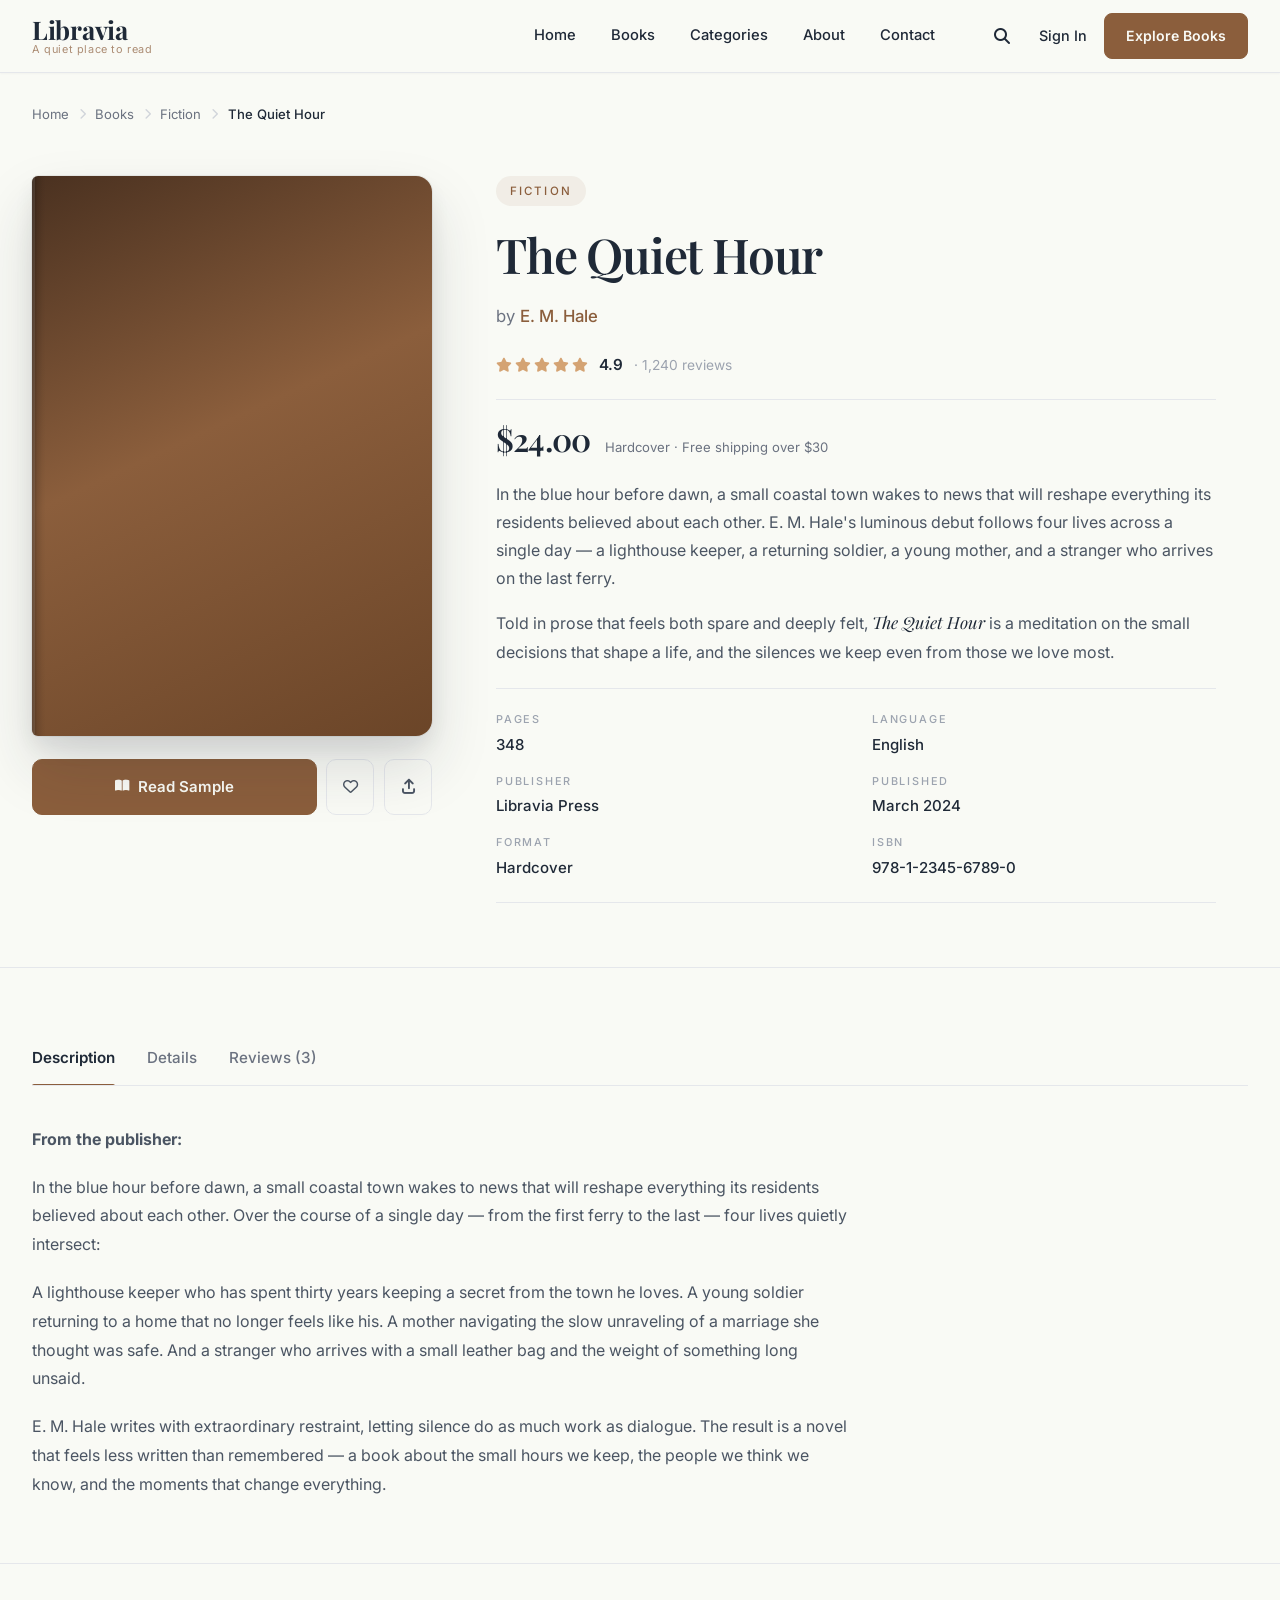
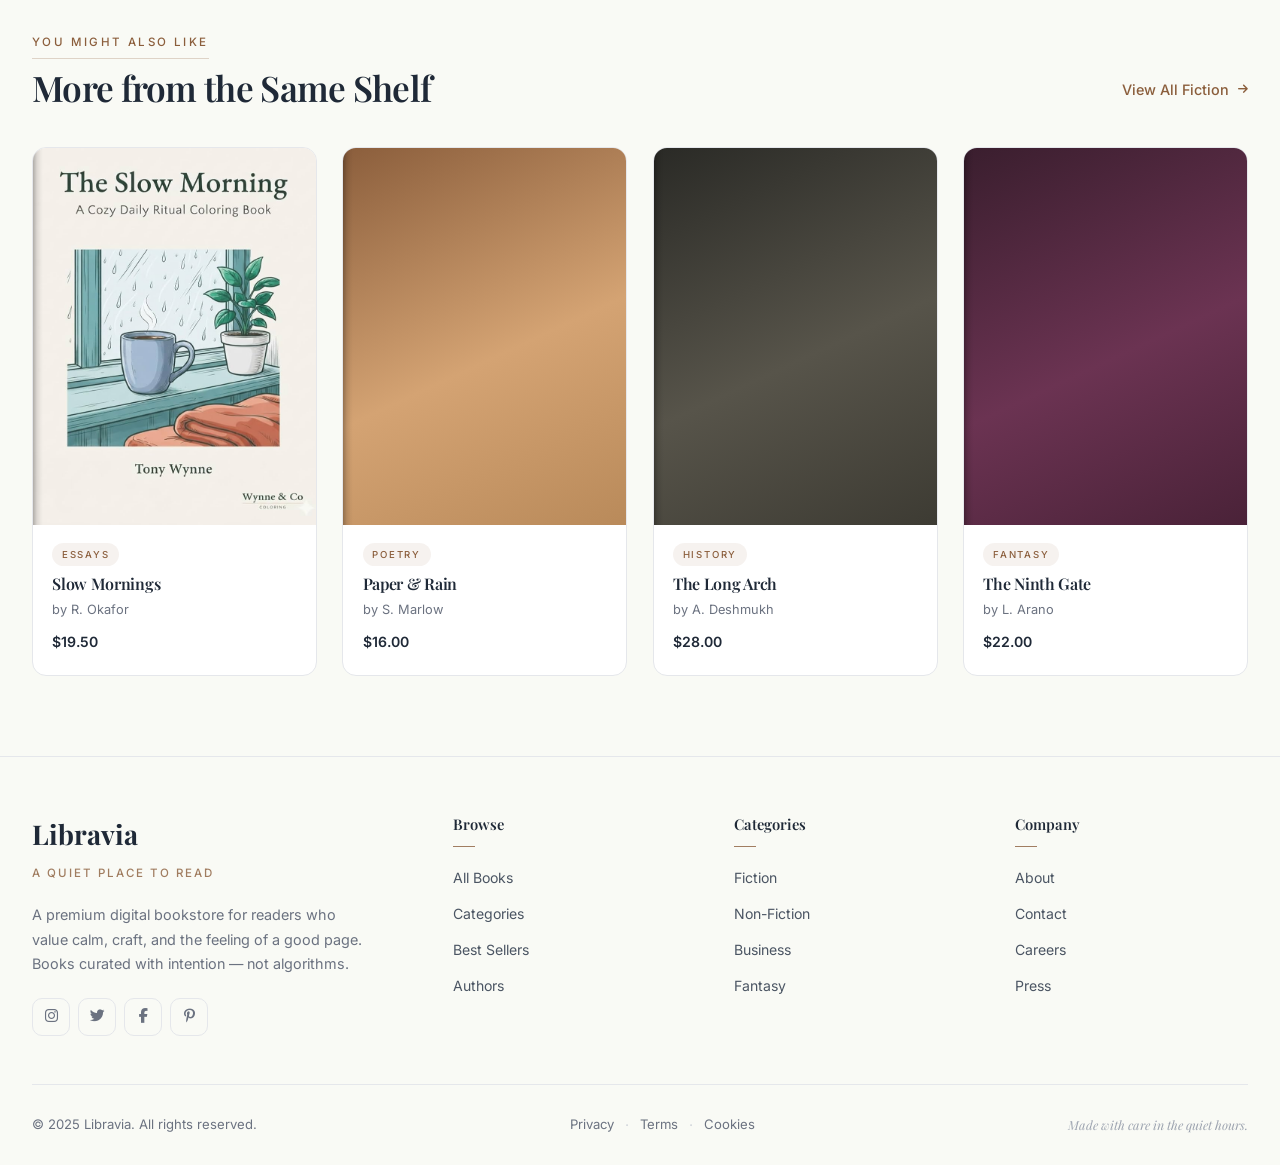
==== commit fcaacb49: "book detail page setup" ====
--- a/book-details.html
+++ b/book-details.html
@@ -10,1347 +10,11 @@
   <link rel="preconnect" href="https://fonts.gstatic.com" crossorigin>
   <link href="https://fonts.googleapis.com/css2?family=Inter:opsz,wght@14..32,400;14..32,500;14..32,600;14..32,700&family=Playfair+Display:ital,wght@0,400;0,500;0,600;0,700;1,500&display=swap" rel="stylesheet">
   <link rel="stylesheet" href="https://cdnjs.cloudflare.com/ajax/libs/font-awesome/6.5.1/css/all.min.css">
+  <link rel="stylesheet" href="assets/css/book-details.css">
 </head>
 <body>
 
-<style>
-/* ============================================================
-   LIBRAVIA — GLOBAL + BOOK DETAIL PAGE
-   ============================================================ */
-
-*,
-*::before,
-*::after {
-  box-sizing: border-box;
-  margin: 0;
-  padding: 0;
-}
-
-html {
-  scroll-behavior: smooth;
-  -webkit-text-size-adjust: 100%;
-}
-
-body {
-  font-family: 'Inter', sans-serif;
-  font-size: 16px;
-  line-height: 1.6;
-  background: #F9FAF5;
-  color: #1F2937;
-  -webkit-font-smoothing: antialiased;
-  -moz-osx-font-smoothing: grayscale;
-  overflow-x: hidden;
-}
-
-a {
-  color: inherit;
-  text-decoration: none;
-}
-
-button {
-  font: inherit;
-  color: inherit;
-  background: none;
-  border: none;
-  cursor: pointer;
-  -webkit-tap-highlight-color: transparent;
-}
-
-img {
-  max-width: 100%;
-  display: block;
-}
-
-:focus-visible {
-  outline: 2px solid #8B5E3C;
-  outline-offset: 3px;
-  border-radius: 4px;
-}
-
-/* ============================================================
-   NAVBAR
-   ============================================================ */
-
-.bk_navbar {
-  position: fixed;
-  top: 0;
-  left: 0;
-  width: 100%;
-  z-index: 1000;
-  background: rgba(249, 250, 245, 0.9);
-  backdrop-filter: blur(12px);
-  -webkit-backdrop-filter: blur(12px);
-  border-bottom: 1px solid #E5E7EB;
-  box-shadow: 0 1px 2px rgba(31, 41, 55, 0.03);
-}
-
-.bk_navbar_inner {
-  max-width: 1360px;
-  margin: 0 auto;
-  padding: 0 2rem;
-  height: 72px;
-  display: flex;
-  align-items: center;
-  justify-content: space-between;
-  gap: 2rem;
-}
-
-.bk_brand {
-  display: flex;
-  flex-direction: column;
-  gap: 2px;
-  flex-shrink: 0;
-  transition: opacity 0.25s ease;
-}
-.bk_brand:hover { opacity: 0.85; }
-
-.bk_logo {
-  font-family: 'Playfair Display', serif;
-  font-weight: 700;
-  font-size: 1.6rem;
-  letter-spacing: -0.3px;
-  color: #1F2937;
-  line-height: 1;
-}
-
-.bk_tagline {
-  font-family: 'Inter', sans-serif;
-  font-weight: 400;
-  font-size: 0.68rem;
-  letter-spacing: 0.6px;
-  color: #8B5E3C;
-  opacity: 0.7;
-  line-height: 1;
-}
-
-.bk_nav {
-  display: flex;
-  align-items: center;
-  gap: 2.2rem;
-  margin-left: auto;
-  margin-right: 1rem;
-}
-
-.bk_nav_item {
-  font-family: 'Inter', sans-serif;
-  font-weight: 500;
-  font-size: 0.92rem;
-  color: #1F2937;
-  position: relative;
-  padding: 0.4rem 0;
-  transition: color 0.3s ease;
-}
-
-.bk_nav_item::after {
-  content: '';
-  position: absolute;
-  left: 0;
-  bottom: 0;
-  width: 100%;
-  height: 1.5px;
-  background: #8B5E3C;
-  border-radius: 2px;
-  transform: scaleX(0);
-  transform-origin: left;
-  transition: transform 0.35s cubic-bezier(0.22, 1, 0.36, 1);
-}
-
-.bk_nav_item:hover { color: #8B5E3C; }
-.bk_nav_item:hover::after { transform: scaleX(1); }
-
-.bk_actions {
-  display: flex;
-  align-items: center;
-  gap: 0.9rem;
-  flex-shrink: 0;
-}
-
-.bk_search_icon {
-  display: inline-flex;
-  align-items: center;
-  justify-content: center;
-  width: 38px;
-  height: 38px;
-  border-radius: 50%;
-  color: #1F2937;
-  font-size: 1rem;
-  border: 1px solid transparent;
-  transition: color 0.3s ease, background 0.3s ease, border-color 0.3s ease;
-}
-
-.bk_search_icon:hover {
-  color: #8B5E3C;
-  background: rgba(139, 94, 60, 0.06);
-  border-color: rgba(139, 94, 60, 0.15);
-}
-
-.bk_signin {
-  font-family: 'Inter', sans-serif;
-  font-weight: 500;
-  font-size: 0.9rem;
-  color: #1F2937;
-  padding: 0.5rem 0.2rem;
-  transition: color 0.3s ease;
-}
-.bk_signin:hover { color: #8B5E3C; }
-
-.bk_nav_cta {
-  display: inline-flex;
-  align-items: center;
-  gap: 0.5rem;
-  font-family: 'Inter', sans-serif;
-  font-weight: 600;
-  font-size: 0.88rem;
-  color: #F9FAF5;
-  background: #8B5E3C;
-  border: 1px solid #8B5E3C;
-  border-radius: 8px;
-  padding: 0.65rem 1.3rem;
-  transition: background 0.3s ease, border-color 0.3s ease, transform 0.25s ease, box-shadow 0.3s ease;
-}
-
-.bk_nav_cta:hover {
-  background: #D4A373;
-  border-color: #D4A373;
-  color: #1F2937;
-  transform: scale(1.02);
-  box-shadow: 0 4px 14px rgba(212, 163, 115, 0.25);
-}
-
-/* ============================================================
-   BREADCRUMB
-   ============================================================ */
-
-.bk_breadcrumb {
-  max-width: 1360px;
-  margin: 0 auto;
-  padding: 6.5rem 2rem 1.2rem;
-  display: flex;
-  align-items: center;
-  gap: 0.6rem;
-  font-family: 'Inter', sans-serif;
-  font-size: 0.82rem;
-  color: #6B7280;
-  flex-wrap: wrap;
-}
-
-.bk_breadcrumb_link {
-  color: #6B7280;
-  transition: color 0.3s ease;
-}
-
-.bk_breadcrumb_link:hover {
-  color: #8B5E3C;
-}
-
-.bk_breadcrumb_sep {
-  color: #D1D5DB;
-  font-size: 0.7rem;
-}
-
-.bk_breadcrumb_current {
-  color: #1F2937;
-  font-weight: 500;
-}
-
-/* ============================================================
-   BOOK DETAIL — MAIN LAYOUT
-   ============================================================ */
-
-.bk_book_detail {
-  width: 100%;
-  padding: 2rem 2rem 4rem;
-}
-
-.bk_book_detail_container {
-  max-width: 1360px;
-  margin: 0 auto;
-  display: grid;
-  grid-template-columns: 400px 1fr;
-  gap: clamp(2.5rem, 5vw, 5rem);
-  align-items: start;
-}
-
-/* ============================================================
-   LEFT — BOOK COVER
-   ============================================================ */
-
-.bk_book_detail_cover_wrap {
-  position: sticky;
-  top: 100px;
-  display: flex;
-  flex-direction: column;
-  gap: 1.4rem;
-}
-
-.bk_book_detail_cover {
-  position: relative;
-  width: 100%;
-  aspect-ratio: 3 / 4.2;
-  border-radius: 6px 16px 16px 6px;
-  overflow: hidden;
-  background: #EFEAE0;
-  box-shadow:
-    0 30px 60px rgba(31, 41, 55, 0.15),
-    0 10px 24px rgba(31, 41, 55, 0.08),
-    0 0 0 1px rgba(31, 41, 55, 0.06);
-}
-
-.bk_book_detail_cover_bg {
-  position: absolute;
-  inset: 0;
-  background: linear-gradient(155deg, #4a3120 0%, #8B5E3C 45%, #6b4528 100%);
-}
-
-.bk_book_detail_cover_img {
-  position: absolute;
-  inset: 0;
-  width: 100%;
-  height: 100%;
-  object-fit: cover;
-  object-position: center;
-  display: block;
-  z-index: 1;
-}
-
-/* Spine overlay */
-.bk_book_detail_cover_spine {
-  position: absolute;
-  top: 0;
-  left: 0;
-  bottom: 0;
-  width: 14px;
-  background: linear-gradient(to right,
-              rgba(0, 0, 0, 0.35) 0%,
-              rgba(0, 0, 0, 0.12) 40%,
-              rgba(0, 0, 0, 0.03) 75%,
-              rgba(0, 0, 0, 0) 100%);
-  z-index: 3;
-  pointer-events: none;
-}
-
-.bk_book_detail_cover_spine::after {
-  content: '';
-  position: absolute;
-  top: 0;
-  bottom: 0;
-  left: 0;
-  width: 3px;
-  background: rgba(255, 255, 255, 0.1);
-}
-
-/* ============================================================
-   ACTION ROW UNDER COVER
-   ============================================================ */
-
-.bk_book_detail_actions {
-  display: grid;
-  grid-template-columns: 1fr auto auto;
-  gap: 0.6rem;
-  align-items: stretch;
-}
-
-.bk_book_btn_primary {
-  display: inline-flex;
-  align-items: center;
-  justify-content: center;
-  gap: 0.6rem;
-  font-family: 'Inter', sans-serif;
-  font-weight: 600;
-  font-size: 0.94rem;
-  color: #F9FAF5;
-  background: #8B5E3C;
-  border: 1px solid #8B5E3C;
-  border-radius: 10px;
-  padding: 0.95rem 1.4rem;
-  cursor: pointer;
-  transition: background 0.3s ease, border-color 0.3s ease, transform 0.25s ease, box-shadow 0.3s ease;
-}
-
-.bk_book_btn_primary i {
-  font-size: 0.85em;
-}
-
-.bk_book_btn_primary:hover {
-  background: #D4A373;
-  border-color: #D4A373;
-  color: #1F2937;
-  transform: translateY(-2px);
-  box-shadow: 0 12px 28px rgba(212, 163, 115, 0.3);
-}
-
-.bk_book_btn_icon {
-  display: inline-flex;
-  align-items: center;
-  justify-content: center;
-  width: 48px;
-  border-radius: 10px;
-  background: transparent;
-  border: 1.5px solid #E5E7EB;
-  color: #4b5563;
-  font-size: 0.95rem;
-  cursor: pointer;
-  transition: color 0.3s ease, background 0.3s ease, border-color 0.3s ease, transform 0.25s ease;
-}
-
-.bk_book_btn_icon:hover {
-  color: #8B5E3C;
-  background: rgba(139, 94, 60, 0.06);
-  border-color: #8B5E3C;
-  transform: translateY(-2px);
-}
-
-.bk_book_btn_icon.bk_wishlist_active {
-  color: #8B5E3C;
-  background: rgba(139, 94, 60, 0.1);
-  border-color: #8B5E3C;
-}
-
-/* ============================================================
-   RIGHT — BOOK INFO
-   ============================================================ */
-
-.bk_book_detail_info {
-  display: flex;
-  flex-direction: column;
-  gap: 1.4rem;
-  max-width: 720px;
-}
-
-.bk_book_detail_category {
-  display: inline-flex;
-  align-items: center;
-  align-self: flex-start;
-  font-family: 'Inter', sans-serif;
-  font-weight: 500;
-  font-size: 0.72rem;
-  letter-spacing: 2.2px;
-  text-transform: uppercase;
-  color: #8B5E3C;
-  background: rgba(139, 94, 60, 0.08);
-  padding: 0.35rem 0.85rem;
-  border-radius: 40px;
-}
-
-.bk_book_detail_title {
-  font-family: 'Playfair Display', serif;
-  font-weight: 600;
-  font-size: clamp(2rem, 4vw, 3rem);
-  line-height: 1.1;
-  letter-spacing: -1.2px;
-  color: #1F2937;
-  margin: 0;
-}
-
-.bk_book_detail_author {
-  font-family: 'Inter', sans-serif;
-  font-weight: 400;
-  font-size: 1.05rem;
-  color: #6B7280;
-  margin: 0;
-}
-
-.bk_book_detail_author a {
-  color: #8B5E3C;
-  font-weight: 500;
-  border-bottom: 1px solid transparent;
-  transition: border-color 0.3s ease;
-}
-
-.bk_book_detail_author a:hover {
-  border-bottom-color: #8B5E3C;
-}
-
-/* ---------- Rating row ---------- */
-
-.bk_book_detail_rating_row {
-  display: flex;
-  align-items: center;
-  gap: 0.7rem;
-  flex-wrap: wrap;
-  padding-bottom: 1.4rem;
-  border-bottom: 1px solid #E5E7EB;
-}
-
-.bk_book_detail_stars {
-  display: inline-flex;
-  gap: 3px;
-  color: #D4A373;
-  font-size: 0.88rem;
-}
-
-.bk_book_detail_rating_num {
-  font-family: 'Inter', sans-serif;
-  font-weight: 600;
-  font-size: 0.95rem;
-  color: #1F2937;
-}
-
-.bk_book_detail_rating_count {
-  font-family: 'Inter', sans-serif;
-  font-weight: 400;
-  font-size: 0.86rem;
-  color: #9CA3AF;
-}
-
-/* ---------- Price ---------- */
-
-.bk_book_detail_price_row {
-  display: flex;
-  align-items: baseline;
-  gap: 0.9rem;
-  flex-wrap: wrap;
-}
-
-.bk_book_detail_price {
-  font-family: 'Playfair Display', serif;
-  font-weight: 600;
-  font-size: 2rem;
-  line-height: 1;
-  letter-spacing: -0.8px;
-  color: #1F2937;
-}
-
-.bk_book_detail_price_note {
-  font-family: 'Inter', sans-serif;
-  font-weight: 400;
-  font-size: 0.82rem;
-  color: #6B7280;
-}
-
-/* ---------- Description ---------- */
-
-.bk_book_detail_desc {
-  font-family: 'Inter', sans-serif;
-  font-weight: 400;
-  font-size: 1rem;
-  line-height: 1.75;
-  color: #4b5563;
-}
-
-.bk_book_detail_desc p {
-  margin: 0 0 1rem;
-}
-
-.bk_book_detail_desc p:last-child {
-  margin-bottom: 0;
-}
-
-.bk_book_detail_desc em {
-  font-style: italic;
-  color: #1F2937;
-  font-family: 'Playfair Display', serif;
-  font-size: 1.05em;
-}
-
-/* ---------- Meta grid ---------- */
-
-.bk_book_detail_meta {
-  display: grid;
-  grid-template-columns: repeat(2, 1fr);
-  gap: 1rem 2rem;
-  padding: 1.4rem 0;
-  border-top: 1px solid #E5E7EB;
-  border-bottom: 1px solid #E5E7EB;
-}
-
-.bk_book_meta_item {
-  display: flex;
-  flex-direction: column;
-  gap: 0.25rem;
-}
-
-.bk_book_meta_label {
-  font-family: 'Inter', sans-serif;
-  font-weight: 500;
-  font-size: 0.68rem;
-  letter-spacing: 1.8px;
-  text-transform: uppercase;
-  color: #9CA3AF;
-}
-
-.bk_book_meta_value {
-  font-family: 'Inter', sans-serif;
-  font-weight: 500;
-  font-size: 0.94rem;
-  color: #1F2937;
-}
-
-/* ============================================================
-   TABS
-   ============================================================ */
-
-.bk_book_tabs {
-  width: 100%;
-  padding: 4rem 2rem;
-  background: #F9FAF5;
-  border-top: 1px solid #E5E7EB;
-}
-
-.bk_book_tabs_container {
-  max-width: 1360px;
-  margin: 0 auto;
-}
-
-.bk_book_tabs_nav {
-  display: flex;
-  align-items: center;
-  gap: 2rem;
-  margin-bottom: 2.4rem;
-  border-bottom: 1px solid #E5E7EB;
-  overflow-x: auto;
-  scrollbar-width: none;
-  -ms-overflow-style: none;
-}
-
-.bk_book_tabs_nav::-webkit-scrollbar {
-  display: none;
-}
-
-.bk_book_tab_btn {
-  position: relative;
-  font-family: 'Inter', sans-serif;
-  font-weight: 500;
-  font-size: 0.95rem;
-  color: #6B7280;
-  padding: 0.9rem 0;
-  white-space: nowrap;
-  flex-shrink: 0;
-  transition: color 0.3s ease;
-}
-
-.bk_book_tab_btn::after {
-  content: '';
-  position: absolute;
-  left: 0;
-  bottom: -1px;
-  width: 100%;
-  height: 2px;
-  background: #8B5E3C;
-  border-radius: 2px 2px 0 0;
-  transform: scaleX(0);
-  transform-origin: left;
-  transition: transform 0.35s cubic-bezier(0.22, 1, 0.36, 1);
-}
-
-.bk_book_tab_btn:hover {
-  color: #8B5E3C;
-}
-
-.bk_book_tab_btn.bk_tab_active {
-  color: #1F2937;
-  font-weight: 600;
-}
-
-.bk_book_tab_btn.bk_tab_active::after {
-  transform: scaleX(1);
-}
-
-/* Panels */
-.bk_book_tab_panel {
-  display: none;
-  max-width: 820px;
-}
-
-.bk_book_tab_panel.bk_tab_visible {
-  display: block;
-  animation: bk_fade_in 0.4s cubic-bezier(0.22, 1, 0.36, 1);
-}
-
-@keyframes bk_fade_in {
-  from { opacity: 0; transform: translateY(6px); }
-  to   { opacity: 1; transform: translateY(0); }
-}
-
-/* Description panel */
-.bk_book_panel_text {
-  font-family: 'Inter', sans-serif;
-  font-weight: 400;
-  font-size: 1rem;
-  line-height: 1.8;
-  color: #4b5563;
-}
-
-.bk_book_panel_text p {
-  margin: 0 0 1.2rem;
-}
-
-.bk_book_panel_text p:last-child {
-  margin-bottom: 0;
-}
-
-/* Details panel */
-.bk_book_panel_details {
-  display: grid;
-  grid-template-columns: repeat(2, 1fr);
-  gap: 1.2rem 2rem;
-}
-
-/* Reviews panel */
-.bk_book_panel_reviews {
-  display: flex;
-  flex-direction: column;
-  gap: 1.4rem;
-}
-
-.bk_review_card {
-  background: #FFFFFF;
-  border: 1px solid #E5E7EB;
-  border-radius: 14px;
-  padding: 1.6rem 1.5rem 1.4rem;
-  transition: transform 0.3s ease, border-color 0.3s ease, box-shadow 0.3s ease;
-}
-
-.bk_review_card:hover {
-  transform: translateY(-3px);
-  border-color: #D4A373;
-  box-shadow: 0 12px 26px rgba(31, 41, 55, 0.06);
-}
-
-.bk_review_head {
-  display: flex;
-  align-items: center;
-  gap: 0.8rem;
-  margin-bottom: 0.9rem;
-}
-
-.bk_review_avatar {
-  width: 40px;
-  height: 40px;
-  border-radius: 50%;
-  overflow: hidden;
-  flex-shrink: 0;
-  background: linear-gradient(155deg, #8B5E3C 0%, #D4A373 100%);
-}
-
-.bk_review_avatar img {
-  width: 100%;
-  height: 100%;
-  object-fit: cover;
-}
-
-.bk_review_meta {
-  display: flex;
-  flex-direction: column;
-  gap: 0.1rem;
-}
-
-.bk_review_name {
-  font-family: 'Inter', sans-serif;
-  font-weight: 600;
-  font-size: 0.92rem;
-  color: #1F2937;
-}
-
-.bk_review_role {
-  font-family: 'Inter', sans-serif;
-  font-weight: 400;
-  font-size: 0.76rem;
-  color: #9CA3AF;
-}
-
-.bk_review_date {
-  font-family: 'Inter', sans-serif;
-  font-weight: 400;
-  font-size: 0.76rem;
-  color: #9CA3AF;
-  margin-left: auto;
-}
-
-.bk_review_stars {
-  display: inline-flex;
-  gap: 2px;
-  color: #D4A373;
-  font-size: 0.72rem;
-  margin-bottom: 0.6rem;
-}
-
-.bk_review_text {
-  font-family: 'Inter', sans-serif;
-  font-weight: 400;
-  font-size: 0.94rem;
-  line-height: 1.7;
-  color: #4b5563;
-  margin: 0;
-}
-
-/* ============================================================
-   RELATED BOOKS
-   ============================================================ */
-
-.bk_related {
-  width: 100%;
-  padding: 4rem 2rem 5rem;
-  background: #F9FAF5;
-  border-top: 1px solid #E5E7EB;
-}
-
-.bk_related_container {
-  max-width: 1360px;
-  margin: 0 auto;
-}
-
-.bk_related_header {
-  display: flex;
-  align-items: flex-end;
-  justify-content: space-between;
-  gap: 2rem;
-  margin-bottom: 2.4rem;
-  flex-wrap: wrap;
-}
-
-.bk_related_label {
-  display: inline-flex;
-  align-items: center;
-  font-family: 'Inter', sans-serif;
-  font-weight: 500;
-  font-size: 0.72rem;
-  letter-spacing: 2.4px;
-  text-transform: uppercase;
-  color: #8B5E3C;
-  padding-bottom: 0.4rem;
-  border-bottom: 1px solid rgba(139, 94, 60, 0.25);
-  margin-bottom: 0.6rem;
-}
-
-.bk_related_title {
-  font-family: 'Playfair Display', serif;
-  font-weight: 600;
-  font-size: clamp(1.6rem, 2.8vw, 2.2rem);
-  line-height: 1.15;
-  letter-spacing: -0.7px;
-  color: #1F2937;
-  margin: 0;
-}
-
-.bk_related_viewall {
-  display: inline-flex;
-  align-items: center;
-  gap: 0.55rem;
-  font-family: 'Inter', sans-serif;
-  font-weight: 500;
-  font-size: 0.9rem;
-  color: #8B5E3C;
-  padding: 0.5rem 0;
-  transition: color 0.3s ease, gap 0.3s ease;
-}
-
-.bk_related_viewall i {
-  font-size: 0.78em;
-  transition: transform 0.3s ease;
-}
-
-.bk_related_viewall:hover {
-  color: #D4A373;
-  gap: 0.8rem;
-}
-
-.bk_related_viewall:hover i {
-  transform: translateX(3px);
-}
-
-.bk_related_grid {
-  display: grid;
-  grid-template-columns: repeat(4, 1fr);
-  gap: 1.6rem;
-}
-
-.bk_related_card {
-  display: flex;
-  flex-direction: column;
-  background: #FFFFFF;
-  border: 1px solid #E5E7EB;
-  border-radius: 14px;
-  overflow: hidden;
-  transition: transform 0.4s cubic-bezier(0.22, 1, 0.36, 1),
-              border-color 0.35s ease,
-              box-shadow 0.4s ease;
-}
-
-.bk_related_card:hover {
-  transform: translateY(-4px);
-  border-color: rgba(139, 94, 60, 0.25);
-  box-shadow:
-    0 14px 30px rgba(31, 41, 55, 0.08),
-    0 4px 10px rgba(31, 41, 55, 0.04);
-}
-
-.bk_related_cover {
-  position: relative;
-  width: 100%;
-  aspect-ratio: 3 / 4;
-  overflow: hidden;
-  background: #EFEAE0;
-}
-
-.bk_related_cover_bg {
-  position: absolute;
-  inset: 0;
-}
-
-.bk_related_cover_1 { background: linear-gradient(155deg, #25353f 0%, #3f5867 50%, #2a3a44 100%); }
-.bk_related_cover_2 { background: linear-gradient(155deg, #8B5E3C 0%, #D4A373 55%, #b98a5a 100%); }
-.bk_related_cover_3 { background: linear-gradient(155deg, #2a2a26 0%, #57544a 55%, #3d3b33 100%); }
-.bk_related_cover_4 { background: linear-gradient(155deg, #3a1e2e 0%, #6b3352 55%, #4a2238 100%); }
-
-.bk_related_cover_img {
-  position: absolute;
-  inset: 0;
-  width: 100%;
-  height: 100%;
-  object-fit: cover;
-  display: block;
-  z-index: 1;
-  transition: transform 0.6s cubic-bezier(0.22, 1, 0.36, 1);
-}
-
-.bk_related_card:hover .bk_related_cover_img {
-  transform: scale(1.04);
-}
-
-.bk_related_cover_spine {
-  position: absolute;
-  top: 0;
-  left: 0;
-  bottom: 0;
-  width: 10px;
-  background: linear-gradient(to right,
-              rgba(0, 0, 0, 0.28) 0%,
-              rgba(0, 0, 0, 0.1) 40%,
-              rgba(0, 0, 0, 0.03) 75%,
-              rgba(0, 0, 0, 0) 100%);
-  z-index: 3;
-  pointer-events: none;
-}
-
-.bk_related_info {
-  display: flex;
-  flex-direction: column;
-  gap: 0.35rem;
-  padding: 1.1rem 1.2rem 1.3rem;
-}
-
-.bk_related_tag {
-  display: inline-flex;
-  align-self: flex-start;
-  font-family: 'Inter', sans-serif;
-  font-weight: 500;
-  font-size: 0.6rem;
-  letter-spacing: 1.8px;
-  text-transform: uppercase;
-  color: #8B5E3C;
-  background: rgba(139, 94, 60, 0.08);
-  padding: 0.25rem 0.6rem;
-  border-radius: 40px;
-}
-
-.bk_related_name {
-  font-family: 'Playfair Display', serif;
-  font-weight: 600;
-  font-size: 1rem;
-  line-height: 1.25;
-  letter-spacing: -0.3px;
-  color: #1F2937;
-  margin: 0.15rem 0 0;
-  transition: color 0.3s ease;
-}
-
-.bk_related_card:hover .bk_related_name {
-  color: #8B5E3C;
-}
-
-.bk_related_author {
-  font-family: 'Inter', sans-serif;
-  font-weight: 400;
-  font-size: 0.8rem;
-  color: #6B7280;
-}
-
-.bk_related_price {
-  font-family: 'Inter', sans-serif;
-  font-weight: 600;
-  font-size: 0.88rem;
-  color: #1F2937;
-  margin-top: 0.35rem;
-}
-
-/* ============================================================
-   FOOTER
-   ============================================================ */
-
-.bk_footer {
-  position: relative;
-  width: 100%;
-  background: #F9FAF5;
-  border-top: 1px solid #E5E7EB;
-  padding: 3.5rem 2rem 1.8rem;
-}
-
-.bk_footer_container {
-  max-width: 1360px;
-  margin: 0 auto;
-}
-
-.bk_footer_grid {
-  display: grid;
-  grid-template-columns: 1.6fr 1fr 1fr 1fr;
-  gap: 3rem;
-  padding-bottom: 3rem;
-  border-bottom: 1px solid #E5E7EB;
-}
-
-.bk_footer_brand {
-  display: flex;
-  flex-direction: column;
-  gap: 0.9rem;
-  max-width: 380px;
-}
-
-.bk_footer_logo {
-  font-family: 'Playfair Display', serif;
-  font-weight: 700;
-  font-size: 1.7rem;
-  color: #1F2937;
-  transition: opacity 0.3s ease;
-}
-.bk_footer_logo:hover { opacity: 0.75; }
-
-.bk_footer_tagline {
-  font-family: 'Inter', sans-serif;
-  font-weight: 500;
-  font-size: 0.72rem;
-  letter-spacing: 2px;
-  text-transform: uppercase;
-  color: #8B5E3C;
-  opacity: 0.8;
-  margin: -0.4rem 0 0.4rem;
-}
-
-.bk_footer_about {
-  font-family: 'Inter', sans-serif;
-  font-weight: 400;
-  font-size: 0.9rem;
-  line-height: 1.7;
-  color: #6B7280;
-  max-width: 340px;
-}
-
-.bk_footer_social {
-  display: flex;
-  gap: 0.5rem;
-  margin-top: 0.4rem;
-}
-
-.bk_footer_social_link {
-  display: inline-flex;
-  align-items: center;
-  justify-content: center;
-  width: 38px;
-  height: 38px;
-  border-radius: 10px;
-  border: 1px solid #E5E7EB;
-  color: #6B7280;
-  font-size: 0.92rem;
-  transition: color 0.3s ease, background 0.3s ease, border-color 0.3s ease, transform 0.3s ease;
-}
-
-.bk_footer_social_link:hover {
-  color: #F9FAF5;
-  background: #8B5E3C;
-  border-color: #8B5E3C;
-  transform: translateY(-2px);
-}
-
-.bk_footer_col {
-  display: flex;
-  flex-direction: column;
-  gap: 1.1rem;
-}
-
-.bk_footer_col_title {
-  font-family: 'Playfair Display', serif;
-  font-weight: 600;
-  font-size: 0.92rem;
-  color: #1F2937;
-  padding-bottom: 0.7rem;
-  position: relative;
-}
-
-.bk_footer_col_title::after {
-  content: '';
-  position: absolute;
-  left: 0;
-  bottom: 0;
-  width: 22px;
-  height: 1.5px;
-  background: #8B5E3C;
-  opacity: 0.8;
-}
-
-.bk_footer_list {
-  list-style: none;
-  padding: 0;
-  margin: 0;
-  display: flex;
-  flex-direction: column;
-  gap: 0.65rem;
-}
-
-.bk_footer_link {
-  font-family: 'Inter', sans-serif;
-  font-weight: 400;
-  font-size: 0.88rem;
-  color: #4b5563;
-  transition: color 0.3s ease, transform 0.3s ease;
-  display: inline-block;
-}
-
-.bk_footer_link:hover {
-  color: #8B5E3C;
-  transform: translateX(3px);
-}
-
-.bk_footer_bottom {
-  display: flex;
-  align-items: center;
-  justify-content: space-between;
-  gap: 1.5rem;
-  flex-wrap: wrap;
-  padding-top: 1.8rem;
-}
-
-.bk_footer_copyright,
-.bk_footer_credit {
-  font-family: 'Inter', sans-serif;
-  font-weight: 400;
-  font-size: 0.82rem;
-  color: #6B7280;
-}
-
-.bk_footer_credit {
-  font-style: italic;
-  font-family: 'Playfair Display', serif;
-  color: #9CA3AF;
-  font-size: 0.78rem;
-}
-
-.bk_footer_legal {
-  display: inline-flex;
-  align-items: center;
-  gap: 0.7rem;
-}
-
-.bk_footer_legal_link {
-  font-family: 'Inter', sans-serif;
-  font-size: 0.82rem;
-  color: #6B7280;
-  transition: color 0.3s ease;
-}
-
-.bk_footer_legal_link:hover { color: #8B5E3C; }
-
-.bk_footer_legal_divider {
-  color: #D1D5DB;
-  font-size: 0.9rem;
-}
-
-/* ============================================================
-   RESPONSIVE
-   ============================================================ */
-
-@media screen and (max-width: 1080px) {
-  .bk_book_detail_container {
-    grid-template-columns: 320px 1fr;
-    gap: 3rem;
-  }
-
-  .bk_related_grid {
-    grid-template-columns: repeat(3, 1fr);
-  }
-}
-
-@media screen and (max-width: 900px) {
-  .bk_footer_grid {
-    grid-template-columns: 1fr 1fr;
-    gap: 2.4rem 2rem;
-  }
-
-  .bk_footer_brand {
-    grid-column: 1 / -1;
-    max-width: 100%;
-  }
-}
-
-@media screen and (max-width: 780px) {
-  .bk_breadcrumb {
-    padding: 6rem 1.5rem 1rem;
-  }
-
-  .bk_book_detail {
-    padding: 1.5rem 1.5rem 3rem;
-  }
-
-  .bk_book_detail_container {
-    grid-template-columns: 1fr;
-    gap: 2.5rem;
-  }
-
-  .bk_book_detail_cover_wrap {
-    position: static;
-    max-width: 380px;
-    margin: 0 auto;
-    width: 100%;
-  }
-
-  .bk_book_detail_info {
-    max-width: 100%;
-  }
-
-  .bk_book_detail_meta {
-    grid-template-columns: 1fr 1fr;
-  }
-
-  .bk_book_tabs {
-    padding: 3rem 1.5rem;
-  }
-
-  .bk_book_panel_details {
-    grid-template-columns: 1fr;
-  }
-
-  .bk_related {
-    padding: 3rem 1.5rem 4rem;
-  }
-
-  .bk_related_grid {
-    grid-template-columns: repeat(2, 1fr);
-    gap: 1.2rem;
-  }
-}
-
-@media screen and (max-width: 560px) {
-  .bk_navbar_inner {
-    padding: 0 1.4rem;
-    height: 64px;
-    gap: 1rem;
-  }
-
-  .bk_logo { font-size: 1.4rem; }
-  .bk_tagline { font-size: 0.62rem; }
-  .bk_nav { display: none; }
-  .bk_signin { display: none; }
-  .bk_nav_cta { display: none; }
-
-  .bk_breadcrumb {
-    padding: 5.5rem 1.2rem 0.9rem;
-    font-size: 0.78rem;
-  }
-
-  .bk_book_detail {
-    padding: 1.2rem 1.2rem 2.4rem;
-  }
-
-  .bk_book_detail_cover_wrap {
-    max-width: 100%;
-  }
-
-  .bk_book_detail_actions {
-    grid-template-columns: 1fr auto auto;
-    gap: 0.5rem;
-  }
-
-  .bk_book_btn_primary {
-    padding: 0.85rem 1rem;
-    font-size: 0.9rem;
-  }
-
-  .bk_book_btn_icon {
-    width: 44px;
-  }
-
-  .bk_book_detail_title {
-    letter-spacing: -0.8px;
-  }
-
-  .bk_book_detail_price {
-    font-size: 1.7rem;
-  }
-
-  .bk_book_detail_meta {
-    grid-template-columns: 1fr 1fr;
-    gap: 0.9rem 1.2rem;
-    padding: 1.1rem 0;
-  }
-
-  .bk_book_tabs {
-    padding: 2.4rem 1.2rem;
-  }
-
-  .bk_book_tabs_nav {
-    gap: 1.4rem;
-    margin-bottom: 1.8rem;
-  }
-
-  .bk_book_tab_btn {
-    font-size: 0.88rem;
-  }
-
-  .bk_review_card {
-    padding: 1.3rem 1.2rem 1.1rem;
-  }
-
-  .bk_related {
-    padding: 2.5rem 1.2rem 3rem;
-  }
-
-  .bk_related_grid {
-    grid-template-columns: 1fr;
-    gap: 1.1rem;
-  }
-
-  .bk_related_card:hover {
-    transform: none;
-  }
-
-  .bk_related_card:hover .bk_related_cover_img {
-    transform: none;
-  }
-
-  .bk_footer {
-    padding: 2.6rem 1.2rem 1.4rem;
-  }
-
-  .bk_footer_grid {
-    grid-template-columns: 1fr;
-    gap: 2rem;
-    padding-bottom: 2rem;
-  }
-
-  .bk_footer_bottom {
-    flex-direction: column;
-    align-items: center;
-    text-align: center;
-    gap: 0.6rem;
-  }
-}
-
-@media (prefers-reduced-motion: reduce) {
-  .bk_book_tab_panel.bk_tab_visible {
-    animation: none;
-  }
-
-  .bk_book_btn_primary:hover,
-  .bk_book_btn_icon:hover,
-  .bk_review_card:hover,
-  .bk_related_card:hover {
-    transform: none;
-  }
-
-  .bk_related_card:hover .bk_related_cover_img {
-    transform: none;
-  }
-}
-</style>
+
 
 <!-- ============================================================
      NAVBAR
@@ -1721,7 +385,7 @@
           <div class="bk_related_cover_bg bk_related_cover_1"></div>
           <img
             class="bk_related_cover_img"
-            src="https://covers.openlibrary.org/b/id/10909258-L.jpg"
+            src="assets/images/slow_morning.jpg"
             alt="Slow Mornings"
             loading="lazy"
             onerror="this.style.display='none';"
@@ -1875,124 +539,7 @@
   </div>
 </footer>
 
-<script>
-(function () {
-  'use strict';
-
-  /* ============================================================
-     TABS
-     ============================================================ */
-  var tabButtons = document.querySelectorAll('.bk_book_tab_btn');
-  var tabPanels = document.querySelectorAll('.bk_book_tab_panel');
-
-  tabButtons.forEach(function (btn) {
-    btn.addEventListener('click', function () {
-      var target = this.dataset.tab;
-
-      tabButtons.forEach(function (b) {
-        b.classList.remove('bk_tab_active');
-      });
-      this.classList.add('bk_tab_active');
-
-      tabPanels.forEach(function (panel) {
-        panel.classList.remove('bk_tab_visible');
-      });
-
-      var activePanel = document.querySelector('[data-panel="' + target + '"]');
-      if (activePanel) {
-        // Force reflow so animation replays
-        void activePanel.offsetWidth;
-        activePanel.classList.add('bk_tab_visible');
-      }
-    });
-  });
-
-  /* ============================================================
-     WISHLIST BUTTON
-     ============================================================ */
-  var wishlistBtn = document.getElementById('bk_wishlist');
-  if (wishlistBtn) {
-    wishlistBtn.addEventListener('click', function () {
-      this.classList.toggle('bk_wishlist_active');
-      var icon = this.querySelector('i');
-      if (icon) {
-        if (this.classList.contains('bk_wishlist_active')) {
-          icon.classList.remove('fa-regular');
-          icon.classList.add('fa-solid');
-        } else {
-          icon.classList.remove('fa-solid');
-          icon.classList.add('fa-regular');
-        }
-      }
-    });
-  }
-
-  /* ============================================================
-     SHARE BUTTON
-     ============================================================ */
-  var shareBtn = document.getElementById('bk_share');
-  if (shareBtn) {
-    shareBtn.addEventListener('click', function () {
-      var url = window.location.href;
-      var title = document.title;
-
-      if (navigator.share) {
-        navigator.share({
-          title: title,
-          url: url
-        }).catch(function () {
-          // User cancelled — no action needed
-        });
-      } else if (navigator.clipboard) {
-        navigator.clipboard.writeText(url).then(function () {
-          var icon = shareBtn.querySelector('i');
-          if (icon) {
-            var originalClass = icon.className;
-            icon.className = 'fa-solid fa-check';
-            setTimeout(function () {
-              icon.className = originalClass;
-            }, 1600);
-          }
-        });
-      }
-    });
-  }
-
-  /* ============================================================
-     READ SAMPLE (scrolls to the description tab as a demo)
-     ============================================================ */
-  var readSampleBtn = document.getElementById('bk_read_sample');
-  if (readSampleBtn) {
-    readSampleBtn.addEventListener('click', function () {
-      var descTab = document.querySelector('[data-tab="description"]');
-      if (descTab) {
-        descTab.click();
-        var tabsSection = document.querySelector('.bk_book_tabs');
-        if (tabsSection) {
-          tabsSection.scrollIntoView({ behavior: 'smooth', block: 'start' });
-        }
-      }
-    });
-  }
-
-  /* ============================================================
-     NAVBAR SCROLL STATE
-     ============================================================ */
-  var navbar = document.querySelector('.bk_navbar');
-  if (navbar) {
-    window.addEventListener('scroll', function () {
-      if (window.scrollY > 20) {
-        navbar.style.background = 'rgba(249, 250, 245, 0.96)';
-        navbar.style.boxShadow = '0 2px 12px rgba(31, 41, 55, 0.06)';
-      } else {
-        navbar.style.background = 'rgba(249, 250, 245, 0.9)';
-        navbar.style.boxShadow = '0 1px 2px rgba(31, 41, 55, 0.03)';
-      }
-    }, { passive: true });
-  }
-
-})();
-</script>
+<script src="assets/js/book-details.js"></script>
 
 </body>
 </html>
--- a/assets/css/book-details.css
+++ b/assets/css/book-details.css
@@ -0,0 +1,1336 @@
+/* ============================================================
+   LIBRAVIA — GLOBAL + BOOK DETAIL PAGE
+   ============================================================ */
+
+*,
+*::before,
+*::after {
+  box-sizing: border-box;
+  margin: 0;
+  padding: 0;
+}
+
+html {
+  scroll-behavior: smooth;
+  -webkit-text-size-adjust: 100%;
+}
+
+body {
+  font-family: 'Inter', sans-serif;
+  font-size: 16px;
+  line-height: 1.6;
+  background: #F9FAF5;
+  color: #1F2937;
+  -webkit-font-smoothing: antialiased;
+  -moz-osx-font-smoothing: grayscale;
+  overflow-x: hidden;
+}
+
+a {
+  color: inherit;
+  text-decoration: none;
+}
+
+button {
+  font: inherit;
+  color: inherit;
+  background: none;
+  border: none;
+  cursor: pointer;
+  -webkit-tap-highlight-color: transparent;
+}
+
+img {
+  max-width: 100%;
+  display: block;
+}
+
+:focus-visible {
+  outline: 2px solid #8B5E3C;
+  outline-offset: 3px;
+  border-radius: 4px;
+}
+
+/* ============================================================
+   NAVBAR
+   ============================================================ */
+
+.bk_navbar {
+  position: fixed;
+  top: 0;
+  left: 0;
+  width: 100%;
+  z-index: 1000;
+  background: rgba(249, 250, 245, 0.9);
+  backdrop-filter: blur(12px);
+  -webkit-backdrop-filter: blur(12px);
+  border-bottom: 1px solid #E5E7EB;
+  box-shadow: 0 1px 2px rgba(31, 41, 55, 0.03);
+}
+
+.bk_navbar_inner {
+  max-width: 1360px;
+  margin: 0 auto;
+  padding: 0 2rem;
+  height: 72px;
+  display: flex;
+  align-items: center;
+  justify-content: space-between;
+  gap: 2rem;
+}
+
+.bk_brand {
+  display: flex;
+  flex-direction: column;
+  gap: 2px;
+  flex-shrink: 0;
+  transition: opacity 0.25s ease;
+}
+.bk_brand:hover { opacity: 0.85; }
+
+.bk_logo {
+  font-family: 'Playfair Display', serif;
+  font-weight: 700;
+  font-size: 1.6rem;
+  letter-spacing: -0.3px;
+  color: #1F2937;
+  line-height: 1;
+}
+
+.bk_tagline {
+  font-family: 'Inter', sans-serif;
+  font-weight: 400;
+  font-size: 0.68rem;
+  letter-spacing: 0.6px;
+  color: #8B5E3C;
+  opacity: 0.7;
+  line-height: 1;
+}
+
+.bk_nav {
+  display: flex;
+  align-items: center;
+  gap: 2.2rem;
+  margin-left: auto;
+  margin-right: 1rem;
+}
+
+.bk_nav_item {
+  font-family: 'Inter', sans-serif;
+  font-weight: 500;
+  font-size: 0.92rem;
+  color: #1F2937;
+  position: relative;
+  padding: 0.4rem 0;
+  transition: color 0.3s ease;
+}
+
+.bk_nav_item::after {
+  content: '';
+  position: absolute;
+  left: 0;
+  bottom: 0;
+  width: 100%;
+  height: 1.5px;
+  background: #8B5E3C;
+  border-radius: 2px;
+  transform: scaleX(0);
+  transform-origin: left;
+  transition: transform 0.35s cubic-bezier(0.22, 1, 0.36, 1);
+}
+
+.bk_nav_item:hover { color: #8B5E3C; }
+.bk_nav_item:hover::after { transform: scaleX(1); }
+
+.bk_actions {
+  display: flex;
+  align-items: center;
+  gap: 0.9rem;
+  flex-shrink: 0;
+}
+
+.bk_search_icon {
+  display: inline-flex;
+  align-items: center;
+  justify-content: center;
+  width: 38px;
+  height: 38px;
+  border-radius: 50%;
+  color: #1F2937;
+  font-size: 1rem;
+  border: 1px solid transparent;
+  transition: color 0.3s ease, background 0.3s ease, border-color 0.3s ease;
+}
+
+.bk_search_icon:hover {
+  color: #8B5E3C;
+  background: rgba(139, 94, 60, 0.06);
+  border-color: rgba(139, 94, 60, 0.15);
+}
+
+.bk_signin {
+  font-family: 'Inter', sans-serif;
+  font-weight: 500;
+  font-size: 0.9rem;
+  color: #1F2937;
+  padding: 0.5rem 0.2rem;
+  transition: color 0.3s ease;
+}
+.bk_signin:hover { color: #8B5E3C; }
+
+.bk_nav_cta {
+  display: inline-flex;
+  align-items: center;
+  gap: 0.5rem;
+  font-family: 'Inter', sans-serif;
+  font-weight: 600;
+  font-size: 0.88rem;
+  color: #F9FAF5;
+  background: #8B5E3C;
+  border: 1px solid #8B5E3C;
+  border-radius: 8px;
+  padding: 0.65rem 1.3rem;
+  transition: background 0.3s ease, border-color 0.3s ease, transform 0.25s ease, box-shadow 0.3s ease;
+}
+
+.bk_nav_cta:hover {
+  background: #D4A373;
+  border-color: #D4A373;
+  color: #1F2937;
+  transform: scale(1.02);
+  box-shadow: 0 4px 14px rgba(212, 163, 115, 0.25);
+}
+
+/* ============================================================
+   BREADCRUMB
+   ============================================================ */
+
+.bk_breadcrumb {
+  max-width: 1360px;
+  margin: 0 auto;
+  padding: 6.5rem 2rem 1.2rem;
+  display: flex;
+  align-items: center;
+  gap: 0.6rem;
+  font-family: 'Inter', sans-serif;
+  font-size: 0.82rem;
+  color: #6B7280;
+  flex-wrap: wrap;
+}
+
+.bk_breadcrumb_link {
+  color: #6B7280;
+  transition: color 0.3s ease;
+}
+
+.bk_breadcrumb_link:hover {
+  color: #8B5E3C;
+}
+
+.bk_breadcrumb_sep {
+  color: #D1D5DB;
+  font-size: 0.7rem;
+}
+
+.bk_breadcrumb_current {
+  color: #1F2937;
+  font-weight: 500;
+}
+
+/* ============================================================
+   BOOK DETAIL — MAIN LAYOUT
+   ============================================================ */
+
+.bk_book_detail {
+  width: 100%;
+  padding: 2rem 2rem 4rem;
+}
+
+.bk_book_detail_container {
+  max-width: 1360px;
+  margin: 0 auto;
+  display: grid;
+  grid-template-columns: 400px 1fr;
+  gap: clamp(2.5rem, 5vw, 5rem);
+  align-items: start;
+}
+
+/* ============================================================
+   LEFT — BOOK COVER
+   ============================================================ */
+
+.bk_book_detail_cover_wrap {
+  position: sticky;
+  top: 100px;
+  display: flex;
+  flex-direction: column;
+  gap: 1.4rem;
+}
+
+.bk_book_detail_cover {
+  position: relative;
+  width: 100%;
+  aspect-ratio: 3 / 4.2;
+  border-radius: 6px 16px 16px 6px;
+  overflow: hidden;
+  background: #EFEAE0;
+  box-shadow:
+    0 30px 60px rgba(31, 41, 55, 0.15),
+    0 10px 24px rgba(31, 41, 55, 0.08),
+    0 0 0 1px rgba(31, 41, 55, 0.06);
+}
+
+.bk_book_detail_cover_bg {
+  position: absolute;
+  inset: 0;
+  background: linear-gradient(155deg, #4a3120 0%, #8B5E3C 45%, #6b4528 100%);
+}
+
+.bk_book_detail_cover_img {
+  position: absolute;
+  inset: 0;
+  width: 100%;
+  height: 100%;
+  object-fit: cover;
+  object-position: center;
+  display: block;
+  z-index: 1;
+}
+
+/* Spine overlay */
+.bk_book_detail_cover_spine {
+  position: absolute;
+  top: 0;
+  left: 0;
+  bottom: 0;
+  width: 14px;
+  background: linear-gradient(to right,
+              rgba(0, 0, 0, 0.35) 0%,
+              rgba(0, 0, 0, 0.12) 40%,
+              rgba(0, 0, 0, 0.03) 75%,
+              rgba(0, 0, 0, 0) 100%);
+  z-index: 3;
+  pointer-events: none;
+}
+
+.bk_book_detail_cover_spine::after {
+  content: '';
+  position: absolute;
+  top: 0;
+  bottom: 0;
+  left: 0;
+  width: 3px;
+  background: rgba(255, 255, 255, 0.1);
+}
+
+/* ============================================================
+   ACTION ROW UNDER COVER
+   ============================================================ */
+
+.bk_book_detail_actions {
+  display: grid;
+  grid-template-columns: 1fr auto auto;
+  gap: 0.6rem;
+  align-items: stretch;
+}
+
+.bk_book_btn_primary {
+  display: inline-flex;
+  align-items: center;
+  justify-content: center;
+  gap: 0.6rem;
+  font-family: 'Inter', sans-serif;
+  font-weight: 600;
+  font-size: 0.94rem;
+  color: #F9FAF5;
+  background: #8B5E3C;
+  border: 1px solid #8B5E3C;
+  border-radius: 10px;
+  padding: 0.95rem 1.4rem;
+  cursor: pointer;
+  transition: background 0.3s ease, border-color 0.3s ease, transform 0.25s ease, box-shadow 0.3s ease;
+}
+
+.bk_book_btn_primary i {
+  font-size: 0.85em;
+}
+
+.bk_book_btn_primary:hover {
+  background: #D4A373;
+  border-color: #D4A373;
+  color: #1F2937;
+  transform: translateY(-2px);
+  box-shadow: 0 12px 28px rgba(212, 163, 115, 0.3);
+}
+
+.bk_book_btn_icon {
+  display: inline-flex;
+  align-items: center;
+  justify-content: center;
+  width: 48px;
+  border-radius: 10px;
+  background: transparent;
+  border: 1.5px solid #E5E7EB;
+  color: #4b5563;
+  font-size: 0.95rem;
+  cursor: pointer;
+  transition: color 0.3s ease, background 0.3s ease, border-color 0.3s ease, transform 0.25s ease;
+}
+
+.bk_book_btn_icon:hover {
+  color: #8B5E3C;
+  background: rgba(139, 94, 60, 0.06);
+  border-color: #8B5E3C;
+  transform: translateY(-2px);
+}
+
+.bk_book_btn_icon.bk_wishlist_active {
+  color: #8B5E3C;
+  background: rgba(139, 94, 60, 0.1);
+  border-color: #8B5E3C;
+}
+
+/* ============================================================
+   RIGHT — BOOK INFO
+   ============================================================ */
+
+.bk_book_detail_info {
+  display: flex;
+  flex-direction: column;
+  gap: 1.4rem;
+  max-width: 720px;
+}
+
+.bk_book_detail_category {
+  display: inline-flex;
+  align-items: center;
+  align-self: flex-start;
+  font-family: 'Inter', sans-serif;
+  font-weight: 500;
+  font-size: 0.72rem;
+  letter-spacing: 2.2px;
+  text-transform: uppercase;
+  color: #8B5E3C;
+  background: rgba(139, 94, 60, 0.08);
+  padding: 0.35rem 0.85rem;
+  border-radius: 40px;
+}
+
+.bk_book_detail_title {
+  font-family: 'Playfair Display', serif;
+  font-weight: 600;
+  font-size: clamp(2rem, 4vw, 3rem);
+  line-height: 1.1;
+  letter-spacing: -1.2px;
+  color: #1F2937;
+  margin: 0;
+}
+
+.bk_book_detail_author {
+  font-family: 'Inter', sans-serif;
+  font-weight: 400;
+  font-size: 1.05rem;
+  color: #6B7280;
+  margin: 0;
+}
+
+.bk_book_detail_author a {
+  color: #8B5E3C;
+  font-weight: 500;
+  border-bottom: 1px solid transparent;
+  transition: border-color 0.3s ease;
+}
+
+.bk_book_detail_author a:hover {
+  border-bottom-color: #8B5E3C;
+}
+
+/* ---------- Rating row ---------- */
+
+.bk_book_detail_rating_row {
+  display: flex;
+  align-items: center;
+  gap: 0.7rem;
+  flex-wrap: wrap;
+  padding-bottom: 1.4rem;
+  border-bottom: 1px solid #E5E7EB;
+}
+
+.bk_book_detail_stars {
+  display: inline-flex;
+  gap: 3px;
+  color: #D4A373;
+  font-size: 0.88rem;
+}
+
+.bk_book_detail_rating_num {
+  font-family: 'Inter', sans-serif;
+  font-weight: 600;
+  font-size: 0.95rem;
+  color: #1F2937;
+}
+
+.bk_book_detail_rating_count {
+  font-family: 'Inter', sans-serif;
+  font-weight: 400;
+  font-size: 0.86rem;
+  color: #9CA3AF;
+}
+
+/* ---------- Price ---------- */
+
+.bk_book_detail_price_row {
+  display: flex;
+  align-items: baseline;
+  gap: 0.9rem;
+  flex-wrap: wrap;
+}
+
+.bk_book_detail_price {
+  font-family: 'Playfair Display', serif;
+  font-weight: 600;
+  font-size: 2rem;
+  line-height: 1;
+  letter-spacing: -0.8px;
+  color: #1F2937;
+}
+
+.bk_book_detail_price_note {
+  font-family: 'Inter', sans-serif;
+  font-weight: 400;
+  font-size: 0.82rem;
+  color: #6B7280;
+}
+
+/* ---------- Description ---------- */
+
+.bk_book_detail_desc {
+  font-family: 'Inter', sans-serif;
+  font-weight: 400;
+  font-size: 1rem;
+  line-height: 1.75;
+  color: #4b5563;
+}
+
+.bk_book_detail_desc p {
+  margin: 0 0 1rem;
+}
+
+.bk_book_detail_desc p:last-child {
+  margin-bottom: 0;
+}
+
+.bk_book_detail_desc em {
+  font-style: italic;
+  color: #1F2937;
+  font-family: 'Playfair Display', serif;
+  font-size: 1.05em;
+}
+
+/* ---------- Meta grid ---------- */
+
+.bk_book_detail_meta {
+  display: grid;
+  grid-template-columns: repeat(2, 1fr);
+  gap: 1rem 2rem;
+  padding: 1.4rem 0;
+  border-top: 1px solid #E5E7EB;
+  border-bottom: 1px solid #E5E7EB;
+}
+
+.bk_book_meta_item {
+  display: flex;
+  flex-direction: column;
+  gap: 0.25rem;
+}
+
+.bk_book_meta_label {
+  font-family: 'Inter', sans-serif;
+  font-weight: 500;
+  font-size: 0.68rem;
+  letter-spacing: 1.8px;
+  text-transform: uppercase;
+  color: #9CA3AF;
+}
+
+.bk_book_meta_value {
+  font-family: 'Inter', sans-serif;
+  font-weight: 500;
+  font-size: 0.94rem;
+  color: #1F2937;
+}
+
+/* ============================================================
+   TABS
+   ============================================================ */
+
+.bk_book_tabs {
+  width: 100%;
+  padding: 4rem 2rem;
+  background: #F9FAF5;
+  border-top: 1px solid #E5E7EB;
+}
+
+.bk_book_tabs_container {
+  max-width: 1360px;
+  margin: 0 auto;
+}
+
+.bk_book_tabs_nav {
+  display: flex;
+  align-items: center;
+  gap: 2rem;
+  margin-bottom: 2.4rem;
+  border-bottom: 1px solid #E5E7EB;
+  overflow-x: auto;
+  scrollbar-width: none;
+  -ms-overflow-style: none;
+}
+
+.bk_book_tabs_nav::-webkit-scrollbar {
+  display: none;
+}
+
+.bk_book_tab_btn {
+  position: relative;
+  font-family: 'Inter', sans-serif;
+  font-weight: 500;
+  font-size: 0.95rem;
+  color: #6B7280;
+  padding: 0.9rem 0;
+  white-space: nowrap;
+  flex-shrink: 0;
+  transition: color 0.3s ease;
+}
+
+.bk_book_tab_btn::after {
+  content: '';
+  position: absolute;
+  left: 0;
+  bottom: -1px;
+  width: 100%;
+  height: 2px;
+  background: #8B5E3C;
+  border-radius: 2px 2px 0 0;
+  transform: scaleX(0);
+  transform-origin: left;
+  transition: transform 0.35s cubic-bezier(0.22, 1, 0.36, 1);
+}
+
+.bk_book_tab_btn:hover {
+  color: #8B5E3C;
+}
+
+.bk_book_tab_btn.bk_tab_active {
+  color: #1F2937;
+  font-weight: 600;
+}
+
+.bk_book_tab_btn.bk_tab_active::after {
+  transform: scaleX(1);
+}
+
+/* Panels */
+.bk_book_tab_panel {
+  display: none;
+  max-width: 820px;
+}
+
+.bk_book_tab_panel.bk_tab_visible {
+  display: block;
+  animation: bk_fade_in 0.4s cubic-bezier(0.22, 1, 0.36, 1);
+}
+
+@keyframes bk_fade_in {
+  from { opacity: 0; transform: translateY(6px); }
+  to   { opacity: 1; transform: translateY(0); }
+}
+
+/* Description panel */
+.bk_book_panel_text {
+  font-family: 'Inter', sans-serif;
+  font-weight: 400;
+  font-size: 1rem;
+  line-height: 1.8;
+  color: #4b5563;
+}
+
+.bk_book_panel_text p {
+  margin: 0 0 1.2rem;
+}
+
+.bk_book_panel_text p:last-child {
+  margin-bottom: 0;
+}
+
+/* Details panel */
+.bk_book_panel_details {
+  display: grid;
+  grid-template-columns: repeat(2, 1fr);
+  gap: 1.2rem 2rem;
+}
+
+/* Reviews panel */
+.bk_book_panel_reviews {
+  display: flex;
+  flex-direction: column;
+  gap: 1.4rem;
+}
+
+.bk_review_card {
+  background: #FFFFFF;
+  border: 1px solid #E5E7EB;
+  border-radius: 14px;
+  padding: 1.6rem 1.5rem 1.4rem;
+  transition: transform 0.3s ease, border-color 0.3s ease, box-shadow 0.3s ease;
+}
+
+.bk_review_card:hover {
+  transform: translateY(-3px);
+  border-color: #D4A373;
+  box-shadow: 0 12px 26px rgba(31, 41, 55, 0.06);
+}
+
+.bk_review_head {
+  display: flex;
+  align-items: center;
+  gap: 0.8rem;
+  margin-bottom: 0.9rem;
+}
+
+.bk_review_avatar {
+  width: 40px;
+  height: 40px;
+  border-radius: 50%;
+  overflow: hidden;
+  flex-shrink: 0;
+  background: linear-gradient(155deg, #8B5E3C 0%, #D4A373 100%);
+}
+
+.bk_review_avatar img {
+  width: 100%;
+  height: 100%;
+  object-fit: cover;
+}
+
+.bk_review_meta {
+  display: flex;
+  flex-direction: column;
+  gap: 0.1rem;
+}
+
+.bk_review_name {
+  font-family: 'Inter', sans-serif;
+  font-weight: 600;
+  font-size: 0.92rem;
+  color: #1F2937;
+}
+
+.bk_review_role {
+  font-family: 'Inter', sans-serif;
+  font-weight: 400;
+  font-size: 0.76rem;
+  color: #9CA3AF;
+}
+
+.bk_review_date {
+  font-family: 'Inter', sans-serif;
+  font-weight: 400;
+  font-size: 0.76rem;
+  color: #9CA3AF;
+  margin-left: auto;
+}
+
+.bk_review_stars {
+  display: inline-flex;
+  gap: 2px;
+  color: #D4A373;
+  font-size: 0.72rem;
+  margin-bottom: 0.6rem;
+}
+
+.bk_review_text {
+  font-family: 'Inter', sans-serif;
+  font-weight: 400;
+  font-size: 0.94rem;
+  line-height: 1.7;
+  color: #4b5563;
+  margin: 0;
+}
+
+/* ============================================================
+   RELATED BOOKS
+   ============================================================ */
+
+.bk_related {
+  width: 100%;
+  padding: 4rem 2rem 5rem;
+  background: #F9FAF5;
+  border-top: 1px solid #E5E7EB;
+}
+
+.bk_related_container {
+  max-width: 1360px;
+  margin: 0 auto;
+}
+
+.bk_related_header {
+  display: flex;
+  align-items: flex-end;
+  justify-content: space-between;
+  gap: 2rem;
+  margin-bottom: 2.4rem;
+  flex-wrap: wrap;
+}
+
+.bk_related_label {
+  display: inline-flex;
+  align-items: center;
+  font-family: 'Inter', sans-serif;
+  font-weight: 500;
+  font-size: 0.72rem;
+  letter-spacing: 2.4px;
+  text-transform: uppercase;
+  color: #8B5E3C;
+  padding-bottom: 0.4rem;
+  border-bottom: 1px solid rgba(139, 94, 60, 0.25);
+  margin-bottom: 0.6rem;
+}
+
+.bk_related_title {
+  font-family: 'Playfair Display', serif;
+  font-weight: 600;
+  font-size: clamp(1.6rem, 2.8vw, 2.2rem);
+  line-height: 1.15;
+  letter-spacing: -0.7px;
+  color: #1F2937;
+  margin: 0;
+}
+
+.bk_related_viewall {
+  display: inline-flex;
+  align-items: center;
+  gap: 0.55rem;
+  font-family: 'Inter', sans-serif;
+  font-weight: 500;
+  font-size: 0.9rem;
+  color: #8B5E3C;
+  padding: 0.5rem 0;
+  transition: color 0.3s ease, gap 0.3s ease;
+}
+
+.bk_related_viewall i {
+  font-size: 0.78em;
+  transition: transform 0.3s ease;
+}
+
+.bk_related_viewall:hover {
+  color: #D4A373;
+  gap: 0.8rem;
+}
+
+.bk_related_viewall:hover i {
+  transform: translateX(3px);
+}
+
+.bk_related_grid {
+  display: grid;
+  grid-template-columns: repeat(4, 1fr);
+  gap: 1.6rem;
+}
+
+.bk_related_card {
+  display: flex;
+  flex-direction: column;
+  background: #FFFFFF;
+  border: 1px solid #E5E7EB;
+  border-radius: 14px;
+  overflow: hidden;
+  transition: transform 0.4s cubic-bezier(0.22, 1, 0.36, 1),
+              border-color 0.35s ease,
+              box-shadow 0.4s ease;
+}
+
+.bk_related_card:hover {
+  transform: translateY(-4px);
+  border-color: rgba(139, 94, 60, 0.25);
+  box-shadow:
+    0 14px 30px rgba(31, 41, 55, 0.08),
+    0 4px 10px rgba(31, 41, 55, 0.04);
+}
+
+.bk_related_cover {
+  position: relative;
+  width: 100%;
+  aspect-ratio: 3 / 4;
+  overflow: hidden;
+  background: #EFEAE0;
+}
+
+.bk_related_cover_bg {
+  position: absolute;
+  inset: 0;
+}
+
+.bk_related_cover_1 { background: linear-gradient(155deg, #25353f 0%, #3f5867 50%, #2a3a44 100%); }
+.bk_related_cover_2 { background: linear-gradient(155deg, #8B5E3C 0%, #D4A373 55%, #b98a5a 100%); }
+.bk_related_cover_3 { background: linear-gradient(155deg, #2a2a26 0%, #57544a 55%, #3d3b33 100%); }
+.bk_related_cover_4 { background: linear-gradient(155deg, #3a1e2e 0%, #6b3352 55%, #4a2238 100%); }
+
+.bk_related_cover_img {
+  position: absolute;
+  inset: 0;
+  width: 100%;
+  height: 100%;
+  object-fit: cover;
+  display: block;
+  z-index: 1;
+  transition: transform 0.6s cubic-bezier(0.22, 1, 0.36, 1);
+}
+
+.bk_related_card:hover .bk_related_cover_img {
+  transform: scale(1.04);
+}
+
+.bk_related_cover_spine {
+  position: absolute;
+  top: 0;
+  left: 0;
+  bottom: 0;
+  width: 10px;
+  background: linear-gradient(to right,
+              rgba(0, 0, 0, 0.28) 0%,
+              rgba(0, 0, 0, 0.1) 40%,
+              rgba(0, 0, 0, 0.03) 75%,
+              rgba(0, 0, 0, 0) 100%);
+  z-index: 3;
+  pointer-events: none;
+}
+
+.bk_related_info {
+  display: flex;
+  flex-direction: column;
+  gap: 0.35rem;
+  padding: 1.1rem 1.2rem 1.3rem;
+}
+
+.bk_related_tag {
+  display: inline-flex;
+  align-self: flex-start;
+  font-family: 'Inter', sans-serif;
+  font-weight: 500;
+  font-size: 0.6rem;
+  letter-spacing: 1.8px;
+  text-transform: uppercase;
+  color: #8B5E3C;
+  background: rgba(139, 94, 60, 0.08);
+  padding: 0.25rem 0.6rem;
+  border-radius: 40px;
+}
+
+.bk_related_name {
+  font-family: 'Playfair Display', serif;
+  font-weight: 600;
+  font-size: 1rem;
+  line-height: 1.25;
+  letter-spacing: -0.3px;
+  color: #1F2937;
+  margin: 0.15rem 0 0;
+  transition: color 0.3s ease;
+}
+
+.bk_related_card:hover .bk_related_name {
+  color: #8B5E3C;
+}
+
+.bk_related_author {
+  font-family: 'Inter', sans-serif;
+  font-weight: 400;
+  font-size: 0.8rem;
+  color: #6B7280;
+}
+
+.bk_related_price {
+  font-family: 'Inter', sans-serif;
+  font-weight: 600;
+  font-size: 0.88rem;
+  color: #1F2937;
+  margin-top: 0.35rem;
+}
+
+/* ============================================================
+   FOOTER
+   ============================================================ */
+
+.bk_footer {
+  position: relative;
+  width: 100%;
+  background: #F9FAF5;
+  border-top: 1px solid #E5E7EB;
+  padding: 3.5rem 2rem 1.8rem;
+}
+
+.bk_footer_container {
+  max-width: 1360px;
+  margin: 0 auto;
+}
+
+.bk_footer_grid {
+  display: grid;
+  grid-template-columns: 1.6fr 1fr 1fr 1fr;
+  gap: 3rem;
+  padding-bottom: 3rem;
+  border-bottom: 1px solid #E5E7EB;
+}
+
+.bk_footer_brand {
+  display: flex;
+  flex-direction: column;
+  gap: 0.9rem;
+  max-width: 380px;
+}
+
+.bk_footer_logo {
+  font-family: 'Playfair Display', serif;
+  font-weight: 700;
+  font-size: 1.7rem;
+  color: #1F2937;
+  transition: opacity 0.3s ease;
+}
+.bk_footer_logo:hover { opacity: 0.75; }
+
+.bk_footer_tagline {
+  font-family: 'Inter', sans-serif;
+  font-weight: 500;
+  font-size: 0.72rem;
+  letter-spacing: 2px;
+  text-transform: uppercase;
+  color: #8B5E3C;
+  opacity: 0.8;
+  margin: -0.4rem 0 0.4rem;
+}
+
+.bk_footer_about {
+  font-family: 'Inter', sans-serif;
+  font-weight: 400;
+  font-size: 0.9rem;
+  line-height: 1.7;
+  color: #6B7280;
+  max-width: 340px;
+}
+
+.bk_footer_social {
+  display: flex;
+  gap: 0.5rem;
+  margin-top: 0.4rem;
+}
+
+.bk_footer_social_link {
+  display: inline-flex;
+  align-items: center;
+  justify-content: center;
+  width: 38px;
+  height: 38px;
+  border-radius: 10px;
+  border: 1px solid #E5E7EB;
+  color: #6B7280;
+  font-size: 0.92rem;
+  transition: color 0.3s ease, background 0.3s ease, border-color 0.3s ease, transform 0.3s ease;
+}
+
+.bk_footer_social_link:hover {
+  color: #F9FAF5;
+  background: #8B5E3C;
+  border-color: #8B5E3C;
+  transform: translateY(-2px);
+}
+
+.bk_footer_col {
+  display: flex;
+  flex-direction: column;
+  gap: 1.1rem;
+}
+
+.bk_footer_col_title {
+  font-family: 'Playfair Display', serif;
+  font-weight: 600;
+  font-size: 0.92rem;
+  color: #1F2937;
+  padding-bottom: 0.7rem;
+  position: relative;
+}
+
+.bk_footer_col_title::after {
+  content: '';
+  position: absolute;
+  left: 0;
+  bottom: 0;
+  width: 22px;
+  height: 1.5px;
+  background: #8B5E3C;
+  opacity: 0.8;
+}
+
+.bk_footer_list {
+  list-style: none;
+  padding: 0;
+  margin: 0;
+  display: flex;
+  flex-direction: column;
+  gap: 0.65rem;
+}
+
+.bk_footer_link {
+  font-family: 'Inter', sans-serif;
+  font-weight: 400;
+  font-size: 0.88rem;
+  color: #4b5563;
+  transition: color 0.3s ease, transform 0.3s ease;
+  display: inline-block;
+}
+
+.bk_footer_link:hover {
+  color: #8B5E3C;
+  transform: translateX(3px);
+}
+
+.bk_footer_bottom {
+  display: flex;
+  align-items: center;
+  justify-content: space-between;
+  gap: 1.5rem;
+  flex-wrap: wrap;
+  padding-top: 1.8rem;
+}
+
+.bk_footer_copyright,
+.bk_footer_credit {
+  font-family: 'Inter', sans-serif;
+  font-weight: 400;
+  font-size: 0.82rem;
+  color: #6B7280;
+}
+
+.bk_footer_credit {
+  font-style: italic;
+  font-family: 'Playfair Display', serif;
+  color: #9CA3AF;
+  font-size: 0.78rem;
+}
+
+.bk_footer_legal {
+  display: inline-flex;
+  align-items: center;
+  gap: 0.7rem;
+}
+
+.bk_footer_legal_link {
+  font-family: 'Inter', sans-serif;
+  font-size: 0.82rem;
+  color: #6B7280;
+  transition: color 0.3s ease;
+}
+
+.bk_footer_legal_link:hover { color: #8B5E3C; }
+
+.bk_footer_legal_divider {
+  color: #D1D5DB;
+  font-size: 0.9rem;
+}
+
+/* ============================================================
+   RESPONSIVE
+   ============================================================ */
+
+@media screen and (max-width: 1080px) {
+  .bk_book_detail_container {
+    grid-template-columns: 320px 1fr;
+    gap: 3rem;
+  }
+
+  .bk_related_grid {
+    grid-template-columns: repeat(3, 1fr);
+  }
+}
+
+@media screen and (max-width: 900px) {
+  .bk_footer_grid {
+    grid-template-columns: 1fr 1fr;
+    gap: 2.4rem 2rem;
+  }
+
+  .bk_footer_brand {
+    grid-column: 1 / -1;
+    max-width: 100%;
+  }
+}
+
+@media screen and (max-width: 780px) {
+  .bk_breadcrumb {
+    padding: 6rem 1.5rem 1rem;
+  }
+
+  .bk_book_detail {
+    padding: 1.5rem 1.5rem 3rem;
+  }
+
+  .bk_book_detail_container {
+    grid-template-columns: 1fr;
+    gap: 2.5rem;
+  }
+
+  .bk_book_detail_cover_wrap {
+    position: static;
+    max-width: 380px;
+    margin: 0 auto;
+    width: 100%;
+  }
+
+  .bk_book_detail_info {
+    max-width: 100%;
+  }
+
+  .bk_book_detail_meta {
+    grid-template-columns: 1fr 1fr;
+  }
+
+  .bk_book_tabs {
+    padding: 3rem 1.5rem;
+  }
+
+  .bk_book_panel_details {
+    grid-template-columns: 1fr;
+  }
+
+  .bk_related {
+    padding: 3rem 1.5rem 4rem;
+  }
+
+  .bk_related_grid {
+    grid-template-columns: repeat(2, 1fr);
+    gap: 1.2rem;
+  }
+}
+
+@media screen and (max-width: 560px) {
+  .bk_navbar_inner {
+    padding: 0 1.4rem;
+    height: 64px;
+    gap: 1rem;
+  }
+
+  .bk_logo { font-size: 1.4rem; }
+  .bk_tagline { font-size: 0.62rem; }
+  .bk_nav { display: none; }
+  .bk_signin { display: none; }
+  .bk_nav_cta { display: none; }
+
+  .bk_breadcrumb {
+    padding: 5.5rem 1.2rem 0.9rem;
+    font-size: 0.78rem;
+  }
+
+  .bk_book_detail {
+    padding: 1.2rem 1.2rem 2.4rem;
+  }
+
+  .bk_book_detail_cover_wrap {
+    max-width: 100%;
+  }
+
+  .bk_book_detail_actions {
+    grid-template-columns: 1fr auto auto;
+    gap: 0.5rem;
+  }
+
+  .bk_book_btn_primary {
+    padding: 0.85rem 1rem;
+    font-size: 0.9rem;
+  }
+
+  .bk_book_btn_icon {
+    width: 44px;
+  }
+
+  .bk_book_detail_title {
+    letter-spacing: -0.8px;
+  }
+
+  .bk_book_detail_price {
+    font-size: 1.7rem;
+  }
+
+  .bk_book_detail_meta {
+    grid-template-columns: 1fr 1fr;
+    gap: 0.9rem 1.2rem;
+    padding: 1.1rem 0;
+  }
+
+  .bk_book_tabs {
+    padding: 2.4rem 1.2rem;
+  }
+
+  .bk_book_tabs_nav {
+    gap: 1.4rem;
+    margin-bottom: 1.8rem;
+  }
+
+  .bk_book_tab_btn {
+    font-size: 0.88rem;
+  }
+
+  .bk_review_card {
+    padding: 1.3rem 1.2rem 1.1rem;
+  }
+
+  .bk_related {
+    padding: 2.5rem 1.2rem 3rem;
+  }
+
+  .bk_related_grid {
+    grid-template-columns: 1fr;
+    gap: 1.1rem;
+  }
+
+  .bk_related_card:hover {
+    transform: none;
+  }
+
+  .bk_related_card:hover .bk_related_cover_img {
+    transform: none;
+  }
+
+  .bk_footer {
+    padding: 2.6rem 1.2rem 1.4rem;
+  }
+
+  .bk_footer_grid {
+    grid-template-columns: 1fr;
+    gap: 2rem;
+    padding-bottom: 2rem;
+  }
+
+  .bk_footer_bottom {
+    flex-direction: column;
+    align-items: center;
+    text-align: center;
+    gap: 0.6rem;
+  }
+}
+
+@media (prefers-reduced-motion: reduce) {
+  .bk_book_tab_panel.bk_tab_visible {
+    animation: none;
+  }
+
+  .bk_book_btn_primary:hover,
+  .bk_book_btn_icon:hover,
+  .bk_review_card:hover,
+  .bk_related_card:hover {
+    transform: none;
+  }
+
+  .bk_related_card:hover .bk_related_cover_img {
+    transform: none;
+  }
+}
